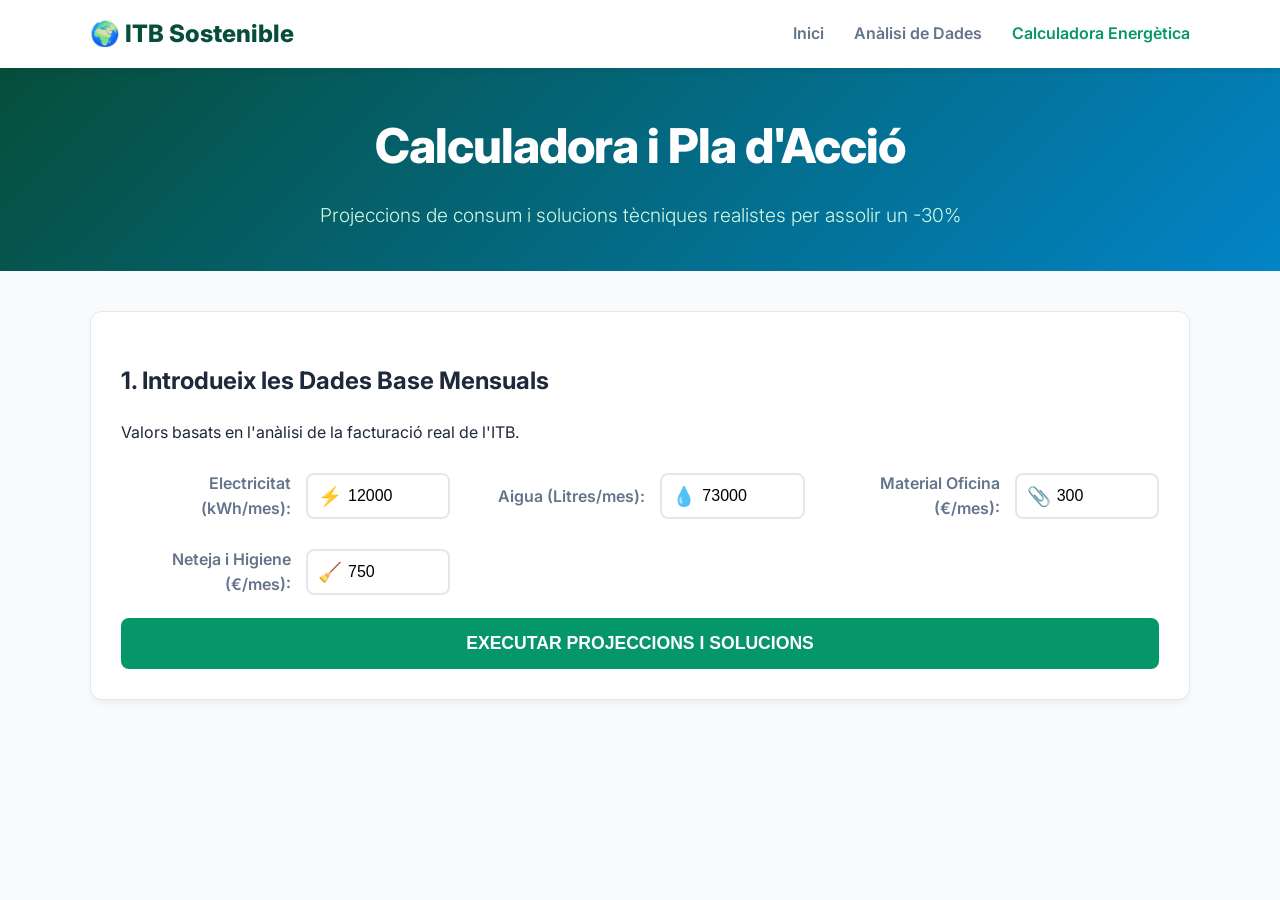
==== calculadora.html @ 2942f1fa "actualització" ====
<!DOCTYPE html>
<html lang="ca">
<head>
    <meta charset="UTF-8">
    <meta name="viewport" content="width=device-width, initial-scale=1.0">
    <title>Calculadora i Solucions | Projecte ASG ITB</title>
    <link rel="stylesheet" href="style.css">
</head>
<body>
    <nav class="navbar">
        <div class="nav-container">
            <a href="index.html" class="nav-logo">🌍 ITB Sostenible</a>
            <ul class="nav-links">
                <li><a href="index.html">Inici</a></li>
                <li><a href="dades.html">Anàlisi de Dades</a></li>
                <li><a href="calculadora.html" class="active">Calculadora Energètica</a></li>
            </ul>
        </div>
    </nav>

    <header class="hero" style="padding: 40px 20px;">
        <h1>Calculadora i Pla d'Acció</h1>
        <p>Projeccions de consum i solucions tècniques realistes per assolir un -30%</p>
    </header>

    <main>
        <section class="card">
            <h2>1. Introdueix les Dades Base Mensuals</h2>
            <p style="margin-bottom: 25px;">Valors basats en l'anàlisi de la facturació real de l'ITB.</p>
            <form id="calc-form" class="bespoke-form-grid">
                <div class="input-group-bespoke">
                    <label for="elec-base" class="bespoke-label">Electricitat (kWh/mes):</label>
                    <div class="bespoke-input-with-icon">
                        <span class="bespoke-icon">⚡</span>
                        <input type="number" id="elec-base" required value="12000" class="bespoke-input">
                    </div>
                </div>
                <div class="input-group-bespoke">
                    <label for="water-base" class="bespoke-label">Aigua (Litres/mes):</label>
                    <div class="bespoke-input-with-icon">
                        <span class="bespoke-icon">💧</span>
                        <input type="number" id="water-base" required value="73000" class="bespoke-input">
                    </div>
                </div>
                <div class="input-group-bespoke">
                    <label for="supplies-base" class="bespoke-label">Material Oficina (€/mes):</label>
                    <div class="bespoke-input-with-icon">
                        <span class="bespoke-icon">📎</span>
                        <input type="number" id="supplies-base" required value="300" class="bespoke-input">
                    </div>
                </div>
                <div class="input-group-bespoke">
                    <label for="cleaning-base" class="bespoke-label">Neteja i Higiene (€/mes):</label>
                    <div class="bespoke-input-with-icon">
                        <span class="bespoke-icon">🧹</span>
                        <input type="number" id="cleaning-base" required value="750" class="bespoke-input">
                    </div>
                </div>
            </form>
            <button class="btn-primary" type="button" onclick="calcularConsums()">Executar Projeccions i Solucions</button>
        </section>

        <section class="card" id="results" style="display:none;">
            <h2>2. Projecció de Despesa (Amb Estacionalitat)</h2>
            <div class="results-grid">
                <div class="result-card">
                    <div style="font-size: 2rem;">⚡</div>
                    <h3>Electricitat</h3>
                    <p>Total Anual: <strong id="res-elec-year" class="highlight">0</strong></p>
                    <p>Període Lectiu: <strong id="res-elec-period">0</strong></p>
                </div>
                <div class="result-card">
                    <div style="font-size: 2rem;">💧</div>
                    <h3>Aigua</h3>
                    <p>Total Anual: <strong id="res-water-year" class="highlight">0</strong></p>
                    <p>Període Lectiu: <strong id="res-water-period">0</strong></p>
                </div>
                <div class="result-card">
                    <div style="font-size: 2rem;">📎</div>
                    <h3>Material Oficina</h3>
                    <p>Total Anual: <strong id="res-sup-year" class="highlight">0</strong></p>
                    <p>Període Lectiu: <strong id="res-sup-period">0</strong></p>
                </div>
                <div class="result-card">
                    <div style="font-size: 2rem;">🧹</div>
                    <h3>Neteja i Higiene</h3>
                    <p>Total Anual: <strong id="res-clean-year" class="highlight">0</strong></p>
                    <p>Període Lectiu: <strong id="res-clean-period">0</strong></p>
                </div>
            </div>

            <h2 style="margin-top: 50px; color: var(--eco-dark);">3. Pla Tècnic de Reducció del 30% a 3 anys</h2>
            <p style="margin-bottom: 20px;">Accions específiques basades en l'anomalia de les dades detectades fora de l'horari lectiu i a les factures.</p>

            <div class="grid-1" style="display: flex; flex-direction: column; gap: 20px;">

                <div style="background: #f8fafc; padding: 25px; border-radius: 8px; border-left: 6px solid var(--ocean-blue); border-top: 1px solid #e2e8f0; border-right: 1px solid #e2e8f0; border-bottom: 1px solid #e2e8f0;">
                    <div style="display: flex; justify-content: space-between; align-items: center; border-bottom: 2px solid #e0f2fe; padding-bottom: 15px; margin-bottom: 15px;">
                        <h3 style="margin: 0; color: var(--ocean-blue); font-size: 1.4rem;">💧 Gestió de l'Aigua</h3>
                        <strong style="background: #e0f2fe; padding: 8px 12px; border-radius: 5px; color: var(--ocean-blue);">Objectiu Reducció: <span id="obj-water">0</span> L/any</strong>
                    </div>
                    <p style="margin: 0 0 10px 0; color: #334155;"><strong>🔍 Diagnòstic Analític (Basat en facturació real):</strong> Segons l'històric de factures aportades, l'institut té un consum d'uns 803.000 Litres anuals. Creuant aquestes dades amb el calendari, detectem anomalies greus, com un consum de 104 m³ facturats a l'estiu (juliol-agost) amb el centre tancat. L'algorisme calcula que un 25% del consum anual correspon a fuites, suposant <strong>una pèrdua de <span id="anomalia-water" style="color: red; font-weight: bold;">0</span> L anuals</strong>.</p>
                    <p style="margin: 0 0 5px 0; color: #334155;"><strong>⚙️ Solució d'Impacte:</strong></p>
                    <ul style="margin: 0 0 15px 0; padding-left: 20px; color: var(--text-muted);">
                        <li><strong>Any 1:</strong> Instal·lació d'una <em>electrovàlvula de tall intel·ligent</em> a l'escomesa principal vinculada al sistema d'alarma. En armar l'alarma a la nit, es talla físicament el subministrament. Elimina la fuita del 25% de forma instantània.</li>
                        <li><strong>Any 2-3:</strong> Substitució a les plantes baixes (màxima afluència) d'aixetes manuals per polsadors temporitzats per aconseguir un estalvi extra del 5% operatiu.</li>
                    </ul>
                </div>

                <div style="background: #f8fafc; padding: 25px; border-radius: 8px; border-left: 6px solid #f59e0b; border-top: 1px solid #e2e8f0; border-right: 1px solid #e2e8f0; border-bottom: 1px solid #e2e8f0;">
                    <div style="display: flex; justify-content: space-between; align-items: center; border-bottom: 2px solid #fef3c7; padding-bottom: 15px; margin-bottom: 15px;">
                        <h3 style="margin: 0; color: #b45309; font-size: 1.4rem;">⚡ Eficiència Elèctrica</h3>
                        <strong style="background: #fef3c7; padding: 8px 12px; border-radius: 5px; color: #b45309;">Objectiu Reducció: <span id="obj-elec">0</span> kWh/any</strong>
                    </div>
                    <p style="margin: 0 0 10px 0; color: #334155;"><strong>🔍 Diagnòstic Analític:</strong> El càlcul projectat revela que una part important del consum es produeix amb l'institut tancat. Es calcula un <strong>consum fantasma de <span id="anomalia-elec" style="color: red; font-weight: bold;">0</span> a l'any</strong> derivat de PCs, monitors i infraestructura de xarxa que no s'apaga correctament.</p>
                    <p style="margin: 0 0 5px 0; color: #334155;"><strong>⚙️ Solució d'Impacte:</strong></p>
                    <ul style="margin: 0 0 15px 0; padding-left: 20px; color: var(--text-muted);">
                        <li><strong>Any 1 (0€ Cost):</strong> Desplegament massiu d'una política <em>GPO</em> al Windows Server que forci un "Shutdown" de tots els ordinadors a les 21:30h, garantint 0W de consum fantasma per aula a la nit.</li>
                        <li><strong>Any 2-3:</strong> Inversió estratègica en plaques solars per cobrir la sala de servidors (CPD) 24/7.</li>
                    </ul>
                </div>

                <div style="background: #f8fafc; padding: 25px; border-radius: 8px; border-left: 6px solid var(--text-muted); border-top: 1px solid #e2e8f0; border-right: 1px solid #e2e8f0; border-bottom: 1px solid #e2e8f0;">
                    <div style="display: flex; justify-content: space-between; align-items: center; border-bottom: 2px solid #e2e8f0; padding-bottom: 15px; margin-bottom: 15px;">
                        <h3 style="margin: 0; color: var(--text-main); font-size: 1.4rem;">📎 Material d'Oficina</h3>
                        <strong style="background: #e2e8f0; padding: 8px 12px; border-radius: 5px; color: var(--text-main);">Objectiu Reducció: <span id="obj-sup">0</span> €/any</strong>
                    </div>
                    <p style="margin: 0 0 10px 0; color: #334155;"><strong>🔍 Diagnòstic:</strong> Forta dependència del paper i plàstics d'un sol ús (retoladors de pissarra blanca).</p>
                    <p style="margin: 0 0 5px 0; color: #334155;"><strong>⚙️ Solució a 3 anys:</strong></p>
                    <ul style="margin: 0 0 15px 0; padding-left: 20px; color: var(--text-muted);">
                        <li><strong>Any 1:</strong> Implantació de control d'impressió establint una quota dura per alumne.</li>
                        <li><strong>Any 2-3:</strong> Obligació de subministrar retoladors de pissarra recarregables i estacions de recàrrega de tinta, reduint dràsticament el plàstic llançat.</li>
                    </ul>
                </div>

                <div style="background: #f8fafc; padding: 25px; border-radius: 8px; border-left: 6px solid var(--eco-primary); border-top: 1px solid #e2e8f0; border-right: 1px solid #e2e8f0; border-bottom: 1px solid #e2e8f0;">
                    <div style="display: flex; justify-content: space-between; align-items: center; border-bottom: 2px solid #d1fae5; padding-bottom: 15px; margin-bottom: 15px;">
                        <h3 style="margin: 0; color: var(--eco-primary); font-size: 1.4rem;">🧹 Higiene i Neteja</h3>
                        <strong style="background: #d1fae5; padding: 8px 12px; border-radius: 5px; color: var(--eco-primary);">Objectiu Reducció: <span id="obj-clean">0</span> €/any</strong>
                    </div>
                    <p style="margin: 0 0 10px 0; color: #334155;"><strong>🔍 Diagnòstic:</strong> Despesa molt alta en paper eixugamans d'un sol ús i químics industrials.</p>
                    <p style="margin: 0 0 5px 0; color: #334155;"><strong>⚙️ Solució a 3 anys:</strong></p>
                    <ul style="margin: 0 0 15px 0; padding-left: 20px; color: var(--text-muted);">
                        <li><strong>Any 1:</strong> Substitució del paper per assecadors de mans elèctrics d'alta velocitat.</li>
                        <li><strong>Any 2-3:</strong> Sistemes de dosificació automàtica per al producte químic concentrat, estalviant entre un 20-30% al no poder sobredosificar a mà.</li>
                    </ul>
                </div>
            </div>

            <div style="background: linear-gradient(135deg, var(--eco-dark), var(--ocean-blue)); color: white; padding: 30px; border-radius: 12px; margin-top: 40px; text-align: center; box-shadow: 0 10px 15px -3px rgba(0,0,0,0.2);">
                <h3 style="margin-top: 0; font-size: 1.8rem;">Impacte Global Anual Projectat</h3>
                <p style="font-size: 1.1rem; margin-bottom: 20px; color: #e0f2fe;">La implementació d'aquestes mesures permetrà el següent retorn ASG:</p>
                <div style="display: flex; justify-content: space-around; flex-wrap: wrap; gap: 20px;">
                    <div style="background: rgba(255,255,255,0.1); padding: 20px; border-radius: 8px; min-width: 200px;">
                        <strong style="font-size: 2.5rem; display: block;" id="estalvi-co2">0</strong>
                        <span style="font-size: 1.2rem; font-weight: 300;">Kg de CO₂ Evitats / any</span>
                    </div>
                    <div style="background: rgba(255,255,255,0.1); padding: 20px; border-radius: 8px; min-width: 200px;">
                        <strong style="font-size: 2.5rem; display: block;" id="estalvi-euros">0</strong>
                        <span style="font-size: 1.2rem; font-weight: 300;">Euros Estalviats (€) / any</span>
                    </div>
                </div>
            </div>
        </section>
    </main>

    <script src="script.js"></script>
</body>
</html>
---- style.css ----
@import url('https://fonts.googleapis.com/css2?family=Inter:wght@300;400;500;600;700;800&display=swap');

:root {
    --eco-dark: #064e3b;
    --eco-primary: #059669;
    --eco-light: #34d399;
    --ocean-blue: #0284c7;
    --bg-color: #f8fafc;
    --card-bg: #ffffff;
    --text-main: #1e293b;
    --text-muted: #64748b;
    --border-color: #e2e8f0;
}

body {
    font-family: 'Inter', sans-serif;
    line-height: 1.6;
    margin: 0;
    padding: 0;
    background-color: var(--bg-color);
    color: var(--text-main);
}

/* --- BARRA DE NAVEGACIÓ --- */
.navbar {
    background-color: #ffffff;
    box-shadow: 0 2px 10px rgba(0,0,0,0.08);
    position: sticky;
    top: 0;
    z-index: 1000;
}
.nav-container {
    max-width: 1100px;
    margin: 0 auto;
    display: flex;
    justify-content: space-between;
    align-items: center;
    padding: 15px 20px;
}
.nav-logo { font-size: 1.5rem; font-weight: 800; color: var(--eco-dark); text-decoration: none; display: flex; align-items: center; gap: 10px; }
.nav-links { list-style: none; display: flex; gap: 30px; margin: 0; padding: 0; }
.nav-links li a { text-decoration: none; color: var(--text-muted); font-weight: 600; font-size: 1rem; transition: color 0.3s ease; }
.nav-links li a:hover, .nav-links li a.active { color: var(--eco-primary); }

/* --- CAPÇALERES --- */
header.hero { background: linear-gradient(135deg, var(--eco-dark), var(--ocean-blue)); color: #fff; padding: 60px 20px; text-align: center; }
header.hero h1 { margin: 0; font-size: 3rem; font-weight: 800; letter-spacing: -1px; }
header.hero p { margin: 15px auto 0; font-size: 1.2rem; font-weight: 300; max-width: 700px; color: #d1fae5; }

/* --- CONTENIDORS I TARGETES --- */
main { max-width: 1100px; margin: 40px auto; padding: 0 20px; }
.section-title { text-align: center; margin-bottom: 40px; color: var(--eco-dark); font-size: 2rem; }
.card { background: var(--card-bg); border-radius: 12px; padding: 30px; box-shadow: 0 4px 6px -1px rgba(0,0,0,0.05); border: 1px solid var(--border-color); margin-bottom: 30px; }
.grid-3 { display: grid; grid-template-columns: repeat(auto-fit, minmax(300px, 1fr)); gap: 30px; }

/* --- ALINEACIÓ PERFECTA --- */
.bespoke-form-grid { display: grid; grid-template-columns: repeat(auto-fit, minmax(320px, 1fr)); gap: 25px; }
.input-group-bespoke { display: flex; align-items: center; }
.bespoke-label { width: 170px; flex-shrink: 0; text-align: right; padding-right: 15px; font-weight: 600; color: var(--text-muted); margin: 0; }
.bespoke-input-with-icon { flex-grow: 1; position: relative; }
.bespoke-input { width: 100%; box-sizing: border-box; padding: 12px 12px 12px 40px; border: 2px solid var(--border-color); border-radius: 8px; font-size: 1rem; outline: none; transition: 0.3s; }
.bespoke-input:focus { border-color: var(--eco-primary); box-shadow: 0 0 0 3px rgba(5, 150, 105, 0.2); }
.bespoke-icon { position: absolute; left: 12px; top: 50%; transform: translateY(-50%); font-size: 1.2rem; }

.btn-primary { background: var(--eco-primary); color: #fff; border: none; padding: 15px 30px; border-radius: 8px; font-size: 1.1rem; font-weight: 700; cursor: pointer; width: 100%; transition: 0.3s; text-transform: uppercase; margin-top: 20px;}
.btn-primary:hover { background: var(--eco-dark); transform: translateY(-2px); }

.results-grid { display: grid; grid-template-columns: repeat(auto-fit, minmax(220px, 1fr)); gap: 20px; margin-top: 25px; }
.result-card { text-align: center; border: 1px solid var(--border-color); padding: 20px; border-radius: 12px; transition: 0.3s; background: #fff;}
.result-card:hover { border-color: var(--eco-primary); box-shadow: 0 10px 15px -3px rgba(0,0,0,0.1); }
.highlight { color: var(--eco-primary); font-size: 1.3rem; font-weight: 700; }
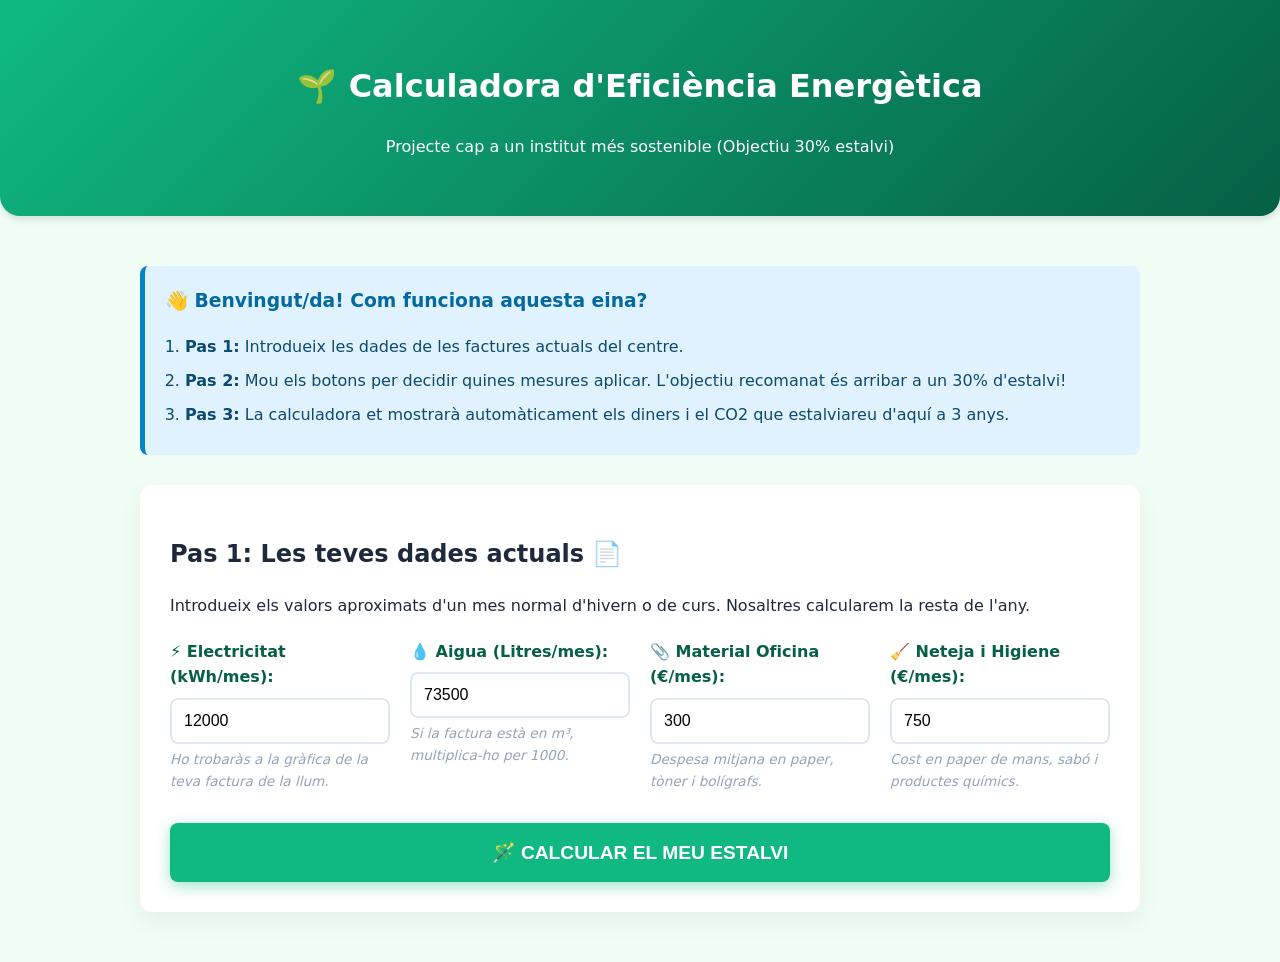
==== commit a23d5d86: "ahsd" ====
--- a/calculadora.html
+++ b/calculadora.html
@@ -3,165 +3,270 @@
 <head>
     <meta charset="UTF-8">
     <meta name="viewport" content="width=device-width, initial-scale=1.0">
-    <title>Calculadora i Solucions | Projecte ASG ITB</title>
-    <link rel="stylesheet" href="style.css">
+    <title>Calculadora d'Eficiència - Institut</title>
+    <link rel="stylesheet" href="calculadora.css">
 </head>
 <body>
-    <nav class="navbar">
-        <div class="nav-container">
-            <a href="index.html" class="nav-logo">🌍 ITB Sostenible</a>
-            <ul class="nav-links">
-                <li><a href="index.html">Inici</a></li>
-                <li><a href="dades.html">Anàlisi de Dades</a></li>
-                <li><a href="calculadora.html" class="active">Calculadora Energètica</a></li>
-            </ul>
+
+    <header class="header">
+        <h1>🌱 Calculadora d'Eficiència Energètica</h1>
+        <p>Projecte cap a un institut més sostenible (Objectiu 30% estalvi)</p>
+    </header>
+
+    <main class="container">
+
+        <div class="instructions-box">
+            <h3>👋 Benvingut/da! Com funciona aquesta eina?</h3>
+            <ol>
+                <li><strong>Pas 1:</strong> Introdueix les dades de les factures actuals del centre.</li>
+                <li><strong>Pas 2:</strong> Mou els botons per decidir quines mesures aplicar. L'objectiu recomanat és arribar a un 30% d'estalvi!</li>
+                <li><strong>Pas 3:</strong> La calculadora et mostrarà automàticament els diners i el CO2 que estalviareu d'aquí a 3 anys.</li>
+            </ol>
         </div>
-    </nav>
-
-    <header class="hero" style="padding: 40px 20px;">
-        <h1>Calculadora i Pla d'Acció</h1>
-        <p>Projeccions de consum i solucions tècniques realistes per assolir un -30%</p>
-    </header>
-
-    <main>
-        <section class="card">
-            <h2>1. Introdueix les Dades Base Mensuals</h2>
-            <p style="margin-bottom: 25px;">Valors basats en l'anàlisi de la facturació real de l'ITB.</p>
-            <form id="calc-form" class="bespoke-form-grid">
-                <div class="input-group-bespoke">
-                    <label for="elec-base" class="bespoke-label">Electricitat (kWh/mes):</label>
-                    <div class="bespoke-input-with-icon">
-                        <span class="bespoke-icon">⚡</span>
-                        <input type="number" id="elec-base" required value="12000" class="bespoke-input">
-                    </div>
-                </div>
-                <div class="input-group-bespoke">
-                    <label for="water-base" class="bespoke-label">Aigua (Litres/mes):</label>
-                    <div class="bespoke-input-with-icon">
-                        <span class="bespoke-icon">💧</span>
-                        <input type="number" id="water-base" required value="73000" class="bespoke-input">
-                    </div>
-                </div>
-                <div class="input-group-bespoke">
-                    <label for="supplies-base" class="bespoke-label">Material Oficina (€/mes):</label>
-                    <div class="bespoke-input-with-icon">
-                        <span class="bespoke-icon">📎</span>
-                        <input type="number" id="supplies-base" required value="300" class="bespoke-input">
-                    </div>
-                </div>
-                <div class="input-group-bespoke">
-                    <label for="cleaning-base" class="bespoke-label">Neteja i Higiene (€/mes):</label>
-                    <div class="bespoke-input-with-icon">
-                        <span class="bespoke-icon">🧹</span>
-                        <input type="number" id="cleaning-base" required value="750" class="bespoke-input">
-                    </div>
-                </div>
-            </form>
-            <button class="btn-primary" type="button" onclick="calcularConsums()">Executar Projeccions i Solucions</button>
+
+        <section class="card form-section">
+            <h2>Pas 1: Les teves dades actuals 📄</h2>
+            <p class="subtitle">Introdueix els valors aproximats d'un mes normal d'hivern o de curs. Nosaltres calcularem la resta de l'any.</p>
+
+            <div class="input-grid">
+                <div class="input-group">
+                    <label>⚡ Electricitat (kWh/mes):</label>
+                    <input type="number" id="elec-base" value="12000" min="0">
+                    <small class="help-text">Ho trobaràs a la gràfica de la teva factura de la llum.</small>
+                </div>
+                <div class="input-group">
+                    <label>💧 Aigua (Litres/mes):</label>
+                    <input type="number" id="water-base" value="73500" min="0">
+                    <small class="help-text">Si la factura està en m³, multiplica-ho per 1000.</small>
+                </div>
+                <div class="input-group">
+                    <label>📎 Material Oficina (€/mes):</label>
+                    <input type="number" id="supplies-base" value="300" min="0">
+                    <small class="help-text">Despesa mitjana en paper, tòner i bolígrafs.</small>
+                </div>
+                <div class="input-group">
+                    <label>🧹 Neteja i Higiene (€/mes):</label>
+                    <input type="number" id="cleaning-base" value="750" min="0">
+                    <small class="help-text">Cost en paper de mans, sabó i productes químics.</small>
+                </div>
+            </div>
+
+            <button class="btn-calculate" onclick="calcularConsums()">🪄 CALCULAR EL MEU ESTALVI</button>
         </section>
 
-        <section class="card" id="results" style="display:none;">
-            <h2>2. Projecció de Despesa (Amb Estacionalitat)</h2>
-            <div class="results-grid">
-                <div class="result-card">
-                    <div style="font-size: 2rem;">⚡</div>
-                    <h3>Electricitat</h3>
-                    <p>Total Anual: <strong id="res-elec-year" class="highlight">0</strong></p>
-                    <p>Període Lectiu: <strong id="res-elec-period">0</strong></p>
-                </div>
-                <div class="result-card">
-                    <div style="font-size: 2rem;">💧</div>
-                    <h3>Aigua</h3>
-                    <p>Total Anual: <strong id="res-water-year" class="highlight">0</strong></p>
-                    <p>Període Lectiu: <strong id="res-water-period">0</strong></p>
-                </div>
-                <div class="result-card">
-                    <div style="font-size: 2rem;">📎</div>
-                    <h3>Material Oficina</h3>
-                    <p>Total Anual: <strong id="res-sup-year" class="highlight">0</strong></p>
-                    <p>Període Lectiu: <strong id="res-sup-period">0</strong></p>
-                </div>
-                <div class="result-card">
-                    <div style="font-size: 2rem;">🧹</div>
-                    <h3>Neteja i Higiene</h3>
-                    <p>Total Anual: <strong id="res-clean-year" class="highlight">0</strong></p>
-                    <p>Període Lectiu: <strong id="res-clean-period">0</strong></p>
-                </div>
+        <div id="results" class="results-section" style="display: none;">
+
+            <div class="success-banner">
+                🎉 <strong>Dades processades amb èxit!</strong> Fixa't en el que pots arribar a estalviar.
             </div>
 
-            <h2 style="margin-top: 50px; color: var(--eco-dark);">3. Pla Tècnic de Reducció del 30% a 3 anys</h2>
-            <p style="margin-bottom: 20px;">Accions específiques basades en l'anomalia de les dades detectades fora de l'horari lectiu i a les factures.</p>
-
-            <div class="grid-1" style="display: flex; flex-direction: column; gap: 20px;">
-
-                <div style="background: #f8fafc; padding: 25px; border-radius: 8px; border-left: 6px solid var(--ocean-blue); border-top: 1px solid #e2e8f0; border-right: 1px solid #e2e8f0; border-bottom: 1px solid #e2e8f0;">
-                    <div style="display: flex; justify-content: space-between; align-items: center; border-bottom: 2px solid #e0f2fe; padding-bottom: 15px; margin-bottom: 15px;">
-                        <h3 style="margin: 0; color: var(--ocean-blue); font-size: 1.4rem;">💧 Gestió de l'Aigua</h3>
-                        <strong style="background: #e0f2fe; padding: 8px 12px; border-radius: 5px; color: var(--ocean-blue);">Objectiu Reducció: <span id="obj-water">0</span> L/any</strong>
-                    </div>
-                    <p style="margin: 0 0 10px 0; color: #334155;"><strong>🔍 Diagnòstic Analític (Basat en facturació real):</strong> Segons l'històric de factures aportades, l'institut té un consum d'uns 803.000 Litres anuals. Creuant aquestes dades amb el calendari, detectem anomalies greus, com un consum de 104 m³ facturats a l'estiu (juliol-agost) amb el centre tancat. L'algorisme calcula que un 25% del consum anual correspon a fuites, suposant <strong>una pèrdua de <span id="anomalia-water" style="color: red; font-weight: bold;">0</span> L anuals</strong>.</p>
-                    <p style="margin: 0 0 5px 0; color: #334155;"><strong>⚙️ Solució d'Impacte:</strong></p>
-                    <ul style="margin: 0 0 15px 0; padding-left: 20px; color: var(--text-muted);">
-                        <li><strong>Any 1:</strong> Instal·lació d'una <em>electrovàlvula de tall intel·ligent</em> a l'escomesa principal vinculada al sistema d'alarma. En armar l'alarma a la nit, es talla físicament el subministrament. Elimina la fuita del 25% de forma instantània.</li>
-                        <li><strong>Any 2-3:</strong> Substitució a les plantes baixes (màxima afluència) d'aixetes manuals per polsadors temporitzats per aconseguir un estalvi extra del 5% operatiu.</li>
-                    </ul>
-                </div>
-
-                <div style="background: #f8fafc; padding: 25px; border-radius: 8px; border-left: 6px solid #f59e0b; border-top: 1px solid #e2e8f0; border-right: 1px solid #e2e8f0; border-bottom: 1px solid #e2e8f0;">
-                    <div style="display: flex; justify-content: space-between; align-items: center; border-bottom: 2px solid #fef3c7; padding-bottom: 15px; margin-bottom: 15px;">
-                        <h3 style="margin: 0; color: #b45309; font-size: 1.4rem;">⚡ Eficiència Elèctrica</h3>
-                        <strong style="background: #fef3c7; padding: 8px 12px; border-radius: 5px; color: #b45309;">Objectiu Reducció: <span id="obj-elec">0</span> kWh/any</strong>
-                    </div>
-                    <p style="margin: 0 0 10px 0; color: #334155;"><strong>🔍 Diagnòstic Analític:</strong> El càlcul projectat revela que una part important del consum es produeix amb l'institut tancat. Es calcula un <strong>consum fantasma de <span id="anomalia-elec" style="color: red; font-weight: bold;">0</span> a l'any</strong> derivat de PCs, monitors i infraestructura de xarxa que no s'apaga correctament.</p>
-                    <p style="margin: 0 0 5px 0; color: #334155;"><strong>⚙️ Solució d'Impacte:</strong></p>
-                    <ul style="margin: 0 0 15px 0; padding-left: 20px; color: var(--text-muted);">
-                        <li><strong>Any 1 (0€ Cost):</strong> Desplegament massiu d'una política <em>GPO</em> al Windows Server que forci un "Shutdown" de tots els ordinadors a les 21:30h, garantint 0W de consum fantasma per aula a la nit.</li>
-                        <li><strong>Any 2-3:</strong> Inversió estratègica en plaques solars per cobrir la sala de servidors (CPD) 24/7.</li>
-                    </ul>
-                </div>
-
-                <div style="background: #f8fafc; padding: 25px; border-radius: 8px; border-left: 6px solid var(--text-muted); border-top: 1px solid #e2e8f0; border-right: 1px solid #e2e8f0; border-bottom: 1px solid #e2e8f0;">
-                    <div style="display: flex; justify-content: space-between; align-items: center; border-bottom: 2px solid #e2e8f0; padding-bottom: 15px; margin-bottom: 15px;">
-                        <h3 style="margin: 0; color: var(--text-main); font-size: 1.4rem;">📎 Material d'Oficina</h3>
-                        <strong style="background: #e2e8f0; padding: 8px 12px; border-radius: 5px; color: var(--text-main);">Objectiu Reducció: <span id="obj-sup">0</span> €/any</strong>
-                    </div>
-                    <p style="margin: 0 0 10px 0; color: #334155;"><strong>🔍 Diagnòstic:</strong> Forta dependència del paper i plàstics d'un sol ús (retoladors de pissarra blanca).</p>
-                    <p style="margin: 0 0 5px 0; color: #334155;"><strong>⚙️ Solució a 3 anys:</strong></p>
-                    <ul style="margin: 0 0 15px 0; padding-left: 20px; color: var(--text-muted);">
-                        <li><strong>Any 1:</strong> Implantació de control d'impressió establint una quota dura per alumne.</li>
-                        <li><strong>Any 2-3:</strong> Obligació de subministrar retoladors de pissarra recarregables i estacions de recàrrega de tinta, reduint dràsticament el plàstic llançat.</li>
-                    </ul>
-                </div>
-
-                <div style="background: #f8fafc; padding: 25px; border-radius: 8px; border-left: 6px solid var(--eco-primary); border-top: 1px solid #e2e8f0; border-right: 1px solid #e2e8f0; border-bottom: 1px solid #e2e8f0;">
-                    <div style="display: flex; justify-content: space-between; align-items: center; border-bottom: 2px solid #d1fae5; padding-bottom: 15px; margin-bottom: 15px;">
-                        <h3 style="margin: 0; color: var(--eco-primary); font-size: 1.4rem;">🧹 Higiene i Neteja</h3>
-                        <strong style="background: #d1fae5; padding: 8px 12px; border-radius: 5px; color: var(--eco-primary);">Objectiu Reducció: <span id="obj-clean">0</span> €/any</strong>
-                    </div>
-                    <p style="margin: 0 0 10px 0; color: #334155;"><strong>🔍 Diagnòstic:</strong> Despesa molt alta en paper eixugamans d'un sol ús i químics industrials.</p>
-                    <p style="margin: 0 0 5px 0; color: #334155;"><strong>⚙️ Solució a 3 anys:</strong></p>
-                    <ul style="margin: 0 0 15px 0; padding-left: 20px; color: var(--text-muted);">
-                        <li><strong>Any 1:</strong> Substitució del paper per assecadors de mans elèctrics d'alta velocitat.</li>
-                        <li><strong>Any 2-3:</strong> Sistemes de dosificació automàtica per al producte químic concentrat, estalviant entre un 20-30% al no poder sobredosificar a mà.</li>
-                    </ul>
+            <div class="global-impact" style="background: #10b981; color: white; padding: 25px; border-radius: 8px; text-align: center; margin-bottom: 30px;">
+                <h2 style="color: white; margin-top: 0;">🌍 L'impacte d'aplicar aquestes mesures:</h2>
+                <p>Si aconseguim l'objectiu proposat al 3r any, estalviarem cada any:</p>
+                <div style="display: flex; justify-content: space-around; flex-wrap: wrap; margin-top: 20px;">
+                    <div>
+                        <div style="font-size: 2.5rem; font-weight: bold;" id="estalvi-euros">0 €</div>
+                        <div>Diners estalviats (Any 3)</div>
+                    </div>
+                    <div>
+                        <div style="font-size: 2.5rem; font-weight: bold;" id="estalvi-co2">0 Kg</div>
+                        <div>Emissions de CO2 evitades</div>
+                    </div>
                 </div>
             </div>
 
-            <div style="background: linear-gradient(135deg, var(--eco-dark), var(--ocean-blue)); color: white; padding: 30px; border-radius: 12px; margin-top: 40px; text-align: center; box-shadow: 0 10px 15px -3px rgba(0,0,0,0.2);">
-                <h3 style="margin-top: 0; font-size: 1.8rem;">Impacte Global Anual Projectat</h3>
-                <p style="font-size: 1.1rem; margin-bottom: 20px; color: #e0f2fe;">La implementació d'aquestes mesures permetrà el següent retorn ASG:</p>
-                <div style="display: flex; justify-content: space-around; flex-wrap: wrap; gap: 20px;">
-                    <div style="background: rgba(255,255,255,0.1); padding: 20px; border-radius: 8px; min-width: 200px;">
-                        <strong style="font-size: 2.5rem; display: block;" id="estalvi-co2">0</strong>
-                        <span style="font-size: 1.2rem; font-weight: 300;">Kg de CO₂ Evitats / any</span>
-                    </div>
-                    <div style="background: rgba(255,255,255,0.1); padding: 20px; border-radius: 8px; min-width: 200px;">
-                        <strong style="font-size: 2.5rem; display: block;" id="estalvi-euros">0</strong>
-                        <span style="font-size: 1.2rem; font-weight: 300;">Euros Estalviats (€) / any</span>
-                    </div>
-                </div>
-            </div>
-        </section>
+            <section class="simulator-section card">
+                <h2 class="simulator-title">Pas 2: Juga amb les solucions 🎛️</h2>
+                <p class="simulator-subtitle">Hem configurat els botons perquè sumin un <strong>30% d'estalvi per defecte</strong>. Pots pujar-los o baixar-los segons el que sigui més fàcil d'aplicar al teu institut.</p>
+
+                <div class="simulator-grid">
+
+                    <div class="category-block block-water">
+                        <h3>💧 Què podem fer amb l'Aigua?</h3>
+                        <div class="actions-panel">
+                            <div class="action-item">
+                                <label>🚿 Posar vàlvules intel·ligents per evitar fuites</label>
+                                <div class="slider-ui">
+                                    <span class="slider-min">Gens</span>
+                                    <input type="range" class="friendly-slider slider-water" id="w-act1" min="0" max="20" value="15" oninput="calcularConsums()">
+                                    <span class="slider-max">Màxim</span>
+                                    <span class="slider-badge" id="val-w-act1">15%</span>
+                                </div>
+                            </div>
+                            <div class="action-item">
+                                <label>⏱️ Aixetes que es tanquen soles en 6 segons</label>
+                                <div class="slider-ui">
+                                    <span class="slider-min">Gens</span>
+                                    <input type="range" class="friendly-slider slider-water" id="w-act2" min="0" max="15" value="10" oninput="calcularConsums()">
+                                    <span class="slider-max">Màxim</span>
+                                    <span class="slider-badge" id="val-w-act2">10%</span>
+                                </div>
+                            </div>
+                            <div class="action-item">
+                                <label>🚽 Cisternes de lavabo amb doble botó</label>
+                                <div class="slider-ui">
+                                    <span class="slider-min">Gens</span>
+                                    <input type="range" class="friendly-slider slider-water" id="w-act3" min="0" max="10" value="5" oninput="calcularConsums()">
+                                    <span class="slider-max">Màxim</span>
+                                    <span class="slider-badge" id="val-w-act3">5%</span>
+                                </div>
+                            </div>
+                            <div class="user-friendly-summary">Objectiu d'estalvi assolit: <strong class="big-percent" id="w-total-pct">30</strong><strong>%</strong></div>
+                        </div>
+                        <details class="tech-details">
+                            <summary>🤓 Veure taula de dades tècniques (Projecció a 3 anys)</summary>
+                            <table class="projection-table">
+                                <thead><tr><th>Fase</th><th>Consum Objectiu</th><th>Reducció</th><th>Pressupost (IPC +3%)</th></tr></thead>
+                                <tbody>
+                                    <tr><td>Actual (Any 0)</td><td id="water-y0-cons">0</td><td>-</td><td id="water-y0-cost">0</td></tr>
+                                    <tr><td>Any 1</td><td id="water-y1-cons">0</td><td id="water-y1-red">0</td><td id="water-y1-cost">0</td></tr>
+                                    <tr><td>Any 2</td><td id="water-y2-cons">0</td><td id="water-y2-red">0</td><td id="water-y2-cost">0</td></tr>
+                                    <tr><td>Any 3 (Objectiu)</td><td id="water-y3-cons">0</td><td id="water-y3-red">0</td><td id="water-y3-cost">0</td></tr>
+                                </tbody>
+                            </table>
+                        </details>
+                    </div>
+
+                    <div class="category-block block-elec">
+                        <h3>⚡ Què podem fer amb la Llum?</h3>
+                        <div class="actions-panel">
+                            <div class="action-item">
+                                <label>🔌 Apagar automàticament els ordinadors a les 21h</label>
+                                <div class="slider-ui">
+                                    <span class="slider-min">Gens</span>
+                                    <input type="range" class="friendly-slider slider-elec" id="e-act1" min="0" max="20" value="10" oninput="calcularConsums()">
+                                    <span class="slider-max">Màxim</span>
+                                    <span class="slider-badge" id="val-e-act1">10%</span>
+                                </div>
+                            </div>
+                            <div class="action-item">
+                                <label>💡 Posar sensors de moviment i llums LED</label>
+                                <div class="slider-ui">
+                                    <span class="slider-min">Gens</span>
+                                    <input type="range" class="friendly-slider slider-elec" id="e-act2" min="0" max="20" value="10" oninput="calcularConsums()">
+                                    <span class="slider-max">Màxim</span>
+                                    <span class="slider-badge" id="val-e-act2">10%</span>
+                                </div>
+                            </div>
+                            <div class="action-item">
+                                <label>☀️ Instal·lar plaques solars al sostre</label>
+                                <div class="slider-ui">
+                                    <span class="slider-min">Gens</span>
+                                    <input type="range" class="friendly-slider slider-elec" id="e-act3" min="0" max="30" value="10" oninput="calcularConsums()">
+                                    <span class="slider-max">Màxim</span>
+                                    <span class="slider-badge" id="val-e-act3">10%</span>
+                                </div>
+                            </div>
+                            <div class="user-friendly-summary">Objectiu d'estalvi assolit: <strong class="big-percent" id="e-total-pct">30</strong><strong>%</strong></div>
+                        </div>
+                        <details class="tech-details">
+                            <summary>🤓 Veure taula de dades tècniques (Projecció a 3 anys)</summary>
+                            <table class="projection-table">
+                                <thead><tr><th>Fase</th><th>Consum Objectiu</th><th>Reducció</th><th>Pressupost (IPC +3%)</th></tr></thead>
+                                <tbody>
+                                    <tr><td>Actual (Any 0)</td><td id="elec-y0-cons">0</td><td>-</td><td id="elec-y0-cost">0</td></tr>
+                                    <tr><td>Any 1</td><td id="elec-y1-cons">0</td><td id="elec-y1-red">0</td><td id="elec-y1-cost">0</td></tr>
+                                    <tr><td>Any 2</td><td id="elec-y2-cons">0</td><td id="elec-y2-red">0</td><td id="elec-y2-cost">0</td></tr>
+                                    <tr><td>Any 3 (Objectiu)</td><td id="elec-y3-cons">0</td><td id="elec-y3-red">0</td><td id="elec-y3-cost">0</td></tr>
+                                </tbody>
+                            </table>
+                        </details>
+                    </div>
+
+                    <div class="category-block block-sup">
+                        <h3>📎 Què podem fer amb el Material?</h3>
+                        <div class="actions-panel">
+                            <div class="action-item">
+                                <label>💻 Fer exàmens per ordinador (Moodle)</label>
+                                <div class="slider-ui">
+                                    <span class="slider-min">Gens</span>
+                                    <input type="range" class="friendly-slider slider-sup" id="m-act1" min="0" max="25" value="15" oninput="calcularConsums()">
+                                    <span class="slider-max">Màxim</span>
+                                    <span class="slider-badge" id="val-m-act1">15%</span>
+                                </div>
+                            </div>
+                            <div class="action-item">
+                                <label>🖨️ Posar un límit de fotocòpies per alumne/professor</label>
+                                <div class="slider-ui">
+                                    <span class="slider-min">Gens</span>
+                                    <input type="range" class="friendly-slider slider-sup" id="m-act2" min="0" max="15" value="10" oninput="calcularConsums()">
+                                    <span class="slider-max">Màxim</span>
+                                    <span class="slider-badge" id="val-m-act2">10%</span>
+                                </div>
+                            </div>
+                            <div class="action-item">
+                                <label>🖊️ Comprar retoladors de pissarra recarregables</label>
+                                <div class="slider-ui">
+                                    <span class="slider-min">Gens</span>
+                                    <input type="range" class="friendly-slider slider-sup" id="m-act3" min="0" max="10" value="5" oninput="calcularConsums()">
+                                    <span class="slider-max">Màxim</span>
+                                    <span class="slider-badge" id="val-m-act3">5%</span>
+                                </div>
+                            </div>
+                            <div class="user-friendly-summary">Objectiu d'estalvi assolit: <strong class="big-percent" id="m-total-pct">30</strong><strong>%</strong></div>
+                        </div>
+                        <details class="tech-details">
+                            <summary>🤓 Veure taula de dades tècniques (Projecció a 3 anys)</summary>
+                            <table class="projection-table">
+                                <thead><tr><th>Fase</th><th>Consum Objectiu</th><th>Reducció</th><th>Pressupost (IPC +3%)</th></tr></thead>
+                                <tbody>
+                                    <tr><td>Actual (Any 0)</td><td id="sup-y0-cons">0</td><td>-</td><td id="sup-y0-cost">0</td></tr>
+                                    <tr><td>Any 1</td><td id="sup-y1-cons">0</td><td id="sup-y1-red">0</td><td id="sup-y1-cost">0</td></tr>
+                                    <tr><td>Any 2</td><td id="sup-y2-cons">0</td><td id="sup-y2-red">0</td><td id="sup-y2-cost">0</td></tr>
+                                    <tr><td>Any 3 (Objectiu)</td><td id="sup-y3-cons">0</td><td id="sup-y3-red">0</td><td id="sup-y3-cost">0</td></tr>
+                                </tbody>
+                            </table>
+                        </details>
+                    </div>
+
+                    <div class="category-block block-clean">
+                        <h3>🧹 Què podem fer amb la Neteja?</h3>
+                        <div class="actions-panel">
+                            <div class="action-item">
+                                <label>🌬️ Llevar el paper de mans i posar assecadors d'aire</label>
+                                <div class="slider-ui">
+                                    <span class="slider-min">Gens</span>
+                                    <input type="range" class="friendly-slider slider-clean" id="c-act1" min="0" max="20" value="15" oninput="calcularConsums()">
+                                    <span class="slider-max">Màxim</span>
+                                    <span class="slider-badge" id="val-c-act1">15%</span>
+                                </div>
+                            </div>
+                            <div class="action-item">
+                                <label>🧴 Màquines que barregen el sabó soles</label>
+                                <div class="slider-ui">
+                                    <span class="slider-min">Gens</span>
+                                    <input type="range" class="friendly-slider slider-clean" id="c-act2" min="0" max="15" value="10" oninput="calcularConsums()">
+                                    <span class="slider-max">Màxim</span>
+                                    <span class="slider-badge" id="val-c-act2">10%</span>
+                                </div>
+                            </div>
+                            <div class="action-item">
+                                <label>📦 Comprar garrafes grans de sabó a granel</label>
+                                <div class="slider-ui">
+                                    <span class="slider-min">Gens</span>
+                                    <input type="range" class="friendly-slider slider-clean" id="c-act3" min="0" max="10" value="5" oninput="calcularConsums()">
+                                    <span class="slider-max">Màxim</span>
+                                    <span class="slider-badge" id="val-c-act3">5%</span>
+                                </div>
+                            </div>
+                            <div class="user-friendly-summary">Objectiu d'estalvi assolit: <strong class="big-percent" id="c-total-pct">30</strong><strong>%</strong></div>
+                        </div>
+                        <details class="tech-details">
+                            <summary>🤓 Veure taula de dades tècniques (Projecció a 3 anys)</summary>
+                            <table class="projection-table">
+                                <thead><tr><th>Fase</th><th>Consum Objectiu</th><th>Reducció</th><th>Pressupost (IPC +3%)</th></tr></thead>
+                                <tbody>
+                                    <tr><td>Actual (Any 0)</td><td id="clean-y0-cons">0</td><td>-</td><td id="clean-y0-cost">0</td></tr>
+                                    <tr><td>Any 1</td><td id="clean-y1-cons">0</td><td id="clean-y1-red">0</td><td id="clean-y1-cost">0</td></tr>
+                                    <tr><td>Any 2</td><td id="clean-y2-cons">0</td><td id="clean-y2-red">0</td><td id="clean-y2-cost">0</td></tr>
+                                    <tr><td>Any 3 (Objectiu)</td><td id="clean-y3-cons">0</td><td id="clean-y3-red">0</td><td id="clean-y3-cost">0</td></tr>
+                                </tbody>
+                            </table>
+                        </details>
+                    </div>
+                </div>
+            </section>
+        </div>
     </main>
 
     <script src="script.js"></script>
--- a/calculadora.css
+++ b/calculadora.css
@@ -0,0 +1,238 @@
+/* =========================================
+   VARIABLES I CONFIGURACIÓ GLOBAL
+   ========================================= */
+:root {
+    --eco-primary: #10b981;
+    --eco-dark: #065f46;
+    --ocean-blue: #0284c7;
+    --elec-color: #f59e0b;
+    --bg-color: #f0fdf4;
+    --card-bg: #ffffff;
+    --text-main: #1e293b;
+    --text-muted: #64748b;
+    --font-main: 'Segoe UI', system-ui, -apple-system, sans-serif;
+}
+
+html {
+    scroll-behavior: smooth;
+}
+
+body {
+    font-family: var(--font-main);
+    background-color: var(--bg-color);
+    color: var(--text-main);
+    margin: 0;
+    padding: 0;
+    line-height: 1.6;
+}
+
+.container {
+    max-width: 1000px;
+    margin: 0 auto;
+    padding: 20px;
+}
+
+.header {
+    text-align: center;
+    padding: 40px 20px;
+    background: linear-gradient(135deg, var(--eco-primary), var(--eco-dark));
+    color: white;
+    border-radius: 0 0 20px 20px;
+    margin-bottom: 30px;
+    box-shadow: 0 4px 6px rgba(0,0,0,0.1);
+}
+
+.card {
+    background-color: var(--card-bg);
+    border-radius: 12px;
+    padding: 30px;
+    box-shadow: 0 10px 25px rgba(0,0,0,0.05);
+    margin-bottom: 30px;
+}
+
+/* =========================================
+   INSTRUCCIONS I INPUTS (PAS 1)
+   ========================================= */
+.instructions-box {
+    background-color: #e0f2fe;
+    border-left: 5px solid var(--ocean-blue);
+    padding: 20px;
+    border-radius: 8px;
+    margin-bottom: 30px;
+    color: #0c4a6e;
+}
+
+.instructions-box h3 { margin-top: 0; color: #0369a1; }
+.instructions-box ol { margin-bottom: 0; padding-left: 20px; }
+.instructions-box li { margin-bottom: 8px; }
+
+.input-grid {
+    display: grid;
+    grid-template-columns: repeat(auto-fit, minmax(220px, 1fr));
+    gap: 20px;
+    margin-top: 20px;
+}
+
+.input-group label {
+    display: block;
+    font-weight: bold;
+    margin-bottom: 8px;
+    color: var(--eco-dark);
+}
+
+.input-group input {
+    width: 100%;
+    padding: 12px;
+    border: 2px solid #e2e8f0;
+    border-radius: 8px;
+    font-size: 16px;
+    box-sizing: border-box;
+}
+
+.help-text {
+    display: block;
+    font-size: 0.85rem;
+    color: #94a3b8;
+    margin-top: 5px;
+    font-style: italic;
+}
+
+.btn-calculate {
+    display: block;
+    width: 100%;
+    background-color: var(--eco-primary);
+    color: white;
+    border: none;
+    padding: 18px;
+    font-size: 1.2rem;
+    font-weight: bold;
+    border-radius: 8px;
+    margin-top: 30px;
+    cursor: pointer;
+    box-shadow: 0 4px 15px rgba(16, 185, 129, 0.4);
+    transition: all 0.2s;
+}
+
+.btn-calculate:hover {
+    transform: translateY(-2px);
+    box-shadow: 0 6px 20px rgba(16, 185, 129, 0.6);
+}
+
+.success-banner {
+    background-color: #dcfce7;
+    color: #166534;
+    padding: 15px;
+    border-radius: 8px;
+    text-align: center;
+    margin-bottom: 30px;
+    border: 1px solid #bbf7d0;
+}
+
+/* =========================================
+   SIMULADOR I SLIDERS (PAS 2)
+   ========================================= */
+.simulator-title { margin-top: 10px; color: var(--eco-dark); }
+.simulator-subtitle { margin-bottom: 20px; }
+.simulator-grid { display: flex; flex-direction: column; gap: 30px; }
+
+.category-block {
+    background: #f8fafc;
+    padding: 25px;
+    border-radius: 8px;
+    border: 1px solid #e2e8f0;
+}
+
+.block-water { border-left: 6px solid var(--ocean-blue); }
+.block-water h3 { color: var(--ocean-blue); margin-top: 0; }
+.block-elec { border-left: 6px solid var(--elec-color); }
+.block-elec h3 { color: #b45309; margin-top: 0;}
+.block-sup { border-left: 6px solid var(--text-muted); }
+.block-sup h3 { color: var(--text-main); margin-top: 0;}
+.block-clean { border-left: 6px solid var(--eco-primary); }
+.block-clean h3 { color: var(--eco-primary); margin-top: 0;}
+
+.actions-panel {
+    background: white;
+    padding: 15px 20px;
+    border-radius: 6px;
+    border: 1px solid #cbd5e1;
+}
+
+.action-item { margin-bottom: 20px; }
+.action-item label {
+    font-size: 1.05rem;
+    font-weight: 500;
+    color: #1e293b;
+    display: block;
+    margin-bottom: 8px;
+}
+
+/* SLIDERS (Botons lliscants) */
+.slider-ui {
+    display: flex; align-items: center; gap: 12px;
+    background: #f1f5f9; padding: 10px 15px;
+    border-radius: 50px; border: 1px solid #e2e8f0;
+    width: 100%; box-sizing: border-box;
+}
+
+.slider-min, .slider-max {
+    font-size: 0.75rem; color: #94a3b8; font-weight: 700; text-transform: uppercase;
+}
+
+.slider-badge {
+    color: white; padding: 4px 12px; border-radius: 20px;
+    font-weight: bold; font-size: 0.9rem; min-width: 48px;
+    text-align: center; box-shadow: 0 2px 4px rgba(0,0,0,0.1);
+}
+
+/* Colors de les "Píndoles" segons la categoria */
+.block-water .slider-badge { background: var(--ocean-blue); }
+.block-elec .slider-badge { background: #b45309; }
+.block-sup .slider-badge { background: var(--text-muted); }
+.block-clean .slider-badge { background: var(--eco-primary); }
+
+.friendly-slider {
+    flex: 1; -webkit-appearance: none; height: 8px;
+    border-radius: 4px; background: #cbd5e1; outline: none;
+}
+
+.friendly-slider::-webkit-slider-thumb {
+    -webkit-appearance: none; width: 26px; height: 26px;
+    border-radius: 50%; background: white; cursor: pointer;
+    box-shadow: 0 2px 6px rgba(0,0,0,0.2); transition: transform 0.1s;
+}
+.friendly-slider::-webkit-slider-thumb:active { transform: scale(1.15); }
+
+/* Colors dels botons lliscants */
+.slider-water::-webkit-slider-thumb { border: 3px solid var(--ocean-blue); }
+.slider-elec::-webkit-slider-thumb { border: 3px solid #b45309; }
+.slider-sup::-webkit-slider-thumb { border: 3px solid var(--text-muted); }
+.slider-clean::-webkit-slider-thumb { border: 3px solid var(--eco-primary); }
+
+.user-friendly-summary {
+    background-color: #f1f5f9; padding: 15px; border-radius: 8px;
+    text-align: center; margin-top: 20px; font-size: 1.1rem;
+    color: #334155; border: 2px dashed #cbd5e1;
+}
+
+.big-percent { font-size: 2rem; color: var(--eco-primary); margin: 0 5px; }
+
+/* TAULES OCULTES */
+.tech-details {
+    margin-top: 15px; background: white; border-radius: 6px; border: 1px solid #e2e8f0;
+}
+.tech-details summary {
+    padding: 12px; cursor: pointer; font-weight: bold; color: #64748b;
+    background-color: #f8fafc; border-radius: 6px; list-style: none;
+}
+.tech-details summary::-webkit-details-marker { display: none; }
+.tech-details summary::before { content: "👉 "; }
+.tech-details[open] summary::before { content: "👇 "; }
+
+.projection-table {
+    width: 95%; margin: 15px auto; border-collapse: collapse; text-align: left;
+}
+.projection-table th, .projection-table td {
+    padding: 10px; border-bottom: 1px solid #e2e8f0;
+}
+.projection-table th { background-color: #f8fafc; color: var(--eco-dark); }
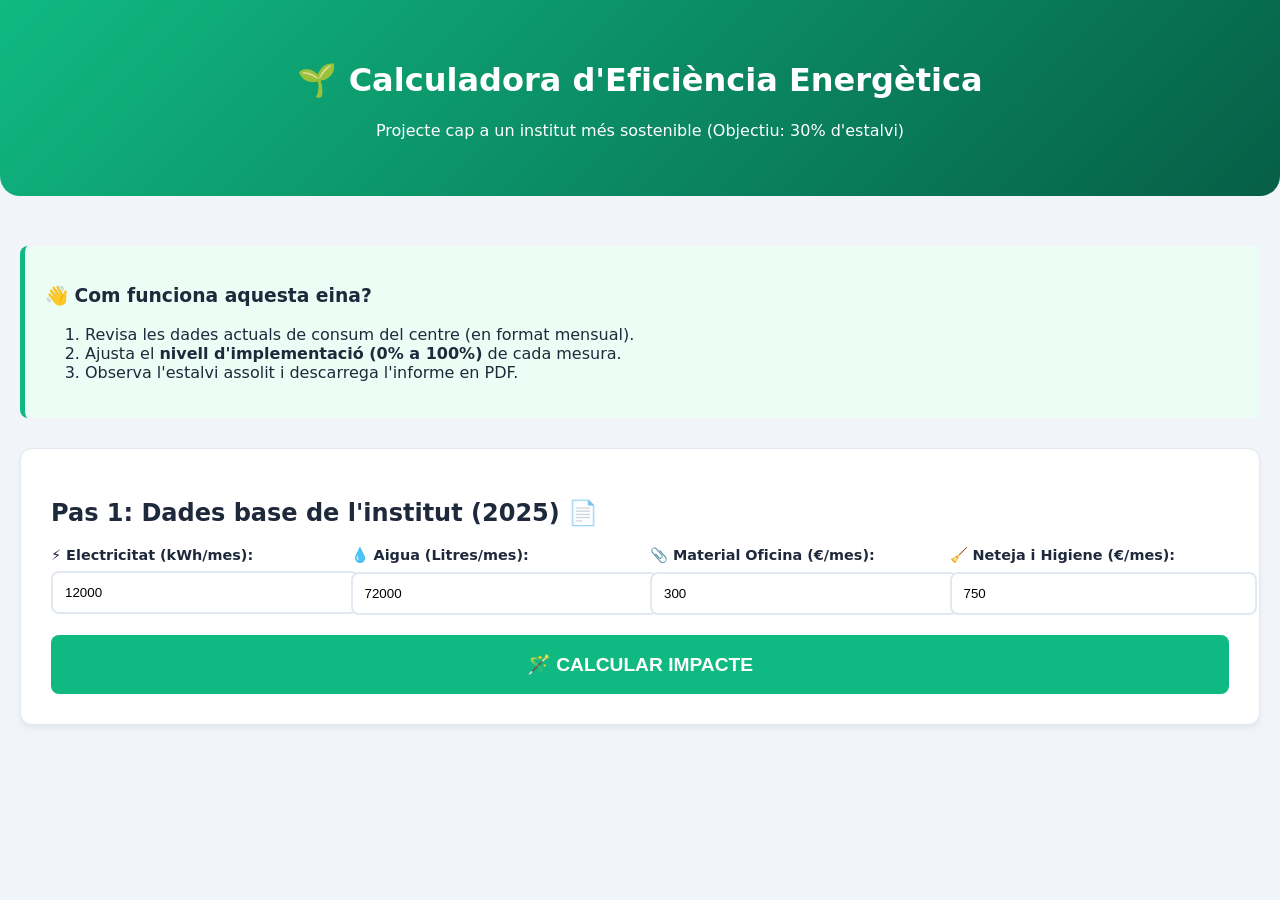
==== commit aac9fdbc: "ahsd" ====
--- a/calculadora.html
+++ b/calculadora.html
@@ -8,260 +8,218 @@
 </head>
 <body>
 
+    <button class="btn-pdf-fixed" onclick="generarPDF()" id="btn-pdf" style="display: none;">
+        <span>📄</span> DESCARREGAR PDF
+    </button>
+
     <header class="header">
         <h1>🌱 Calculadora d'Eficiència Energètica</h1>
-        <p>Projecte cap a un institut més sostenible (Objectiu 30% estalvi)</p>
+        <p>Projecte cap a un institut més sostenible (Objectiu: 30% d'estalvi)</p>
     </header>
 
     <main class="container">
 
         <div class="instructions-box">
-            <h3>👋 Benvingut/da! Com funciona aquesta eina?</h3>
+            <h3>👋 Com funciona aquesta eina?</h3>
             <ol>
-                <li><strong>Pas 1:</strong> Introdueix les dades de les factures actuals del centre.</li>
-                <li><strong>Pas 2:</strong> Mou els botons per decidir quines mesures aplicar. L'objectiu recomanat és arribar a un 30% d'estalvi!</li>
-                <li><strong>Pas 3:</strong> La calculadora et mostrarà automàticament els diners i el CO2 que estalviareu d'aquí a 3 anys.</li>
+                <li>Revisa les dades actuals de consum del centre (en format mensual).</li>
+                <li>Ajusta el <strong>nivell d'implementació (0% a 100%)</strong> de cada mesura.</li>
+                <li>Observa l'estalvi assolit i descarrega l'informe en PDF.</li>
             </ol>
         </div>
 
         <section class="card form-section">
-            <h2>Pas 1: Les teves dades actuals 📄</h2>
-            <p class="subtitle">Introdueix els valors aproximats d'un mes normal d'hivern o de curs. Nosaltres calcularem la resta de l'any.</p>
-
+            <h2>Pas 1: Dades base de l'institut (2025) 📄</h2>
             <div class="input-grid">
                 <div class="input-group">
                     <label>⚡ Electricitat (kWh/mes):</label>
                     <input type="number" id="elec-base" value="12000" min="0">
-                    <small class="help-text">Ho trobaràs a la gràfica de la teva factura de la llum.</small>
                 </div>
                 <div class="input-group">
                     <label>💧 Aigua (Litres/mes):</label>
-                    <input type="number" id="water-base" value="73500" min="0">
-                    <small class="help-text">Si la factura està en m³, multiplica-ho per 1000.</small>
+                    <input type="number" id="water-base" value="72000" min="0">
                 </div>
                 <div class="input-group">
                     <label>📎 Material Oficina (€/mes):</label>
                     <input type="number" id="supplies-base" value="300" min="0">
-                    <small class="help-text">Despesa mitjana en paper, tòner i bolígrafs.</small>
                 </div>
                 <div class="input-group">
                     <label>🧹 Neteja i Higiene (€/mes):</label>
                     <input type="number" id="cleaning-base" value="750" min="0">
-                    <small class="help-text">Cost en paper de mans, sabó i productes químics.</small>
                 </div>
             </div>
-
-            <button class="btn-calculate" onclick="calcularConsums()">🪄 CALCULAR EL MEU ESTALVI</button>
+            <button class="btn-calculate" onclick="calcularConsums()">🪄 CALCULAR IMPACTE</button>
         </section>
 
         <div id="results" class="results-section" style="display: none;">
 
-            <div class="success-banner">
-                🎉 <strong>Dades processades amb èxit!</strong> Fixa't en el que pots arribar a estalviar.
+            <div class="base-summary-box">
+                <h3>📊 Consum Base Anual (Inici del projecte)</h3>
+                <div class="base-summary-grid">
+                    <div class="summary-item"><h4>⚡ Electricitat</h4><p>Any Escolar: <span id="base-e-esc">0</span> kWh</p><p>Any Natural: <span id="base-e-nat">0</span> kWh</p></div>
+                    <div class="summary-item"><h4>💧 Aigua</h4><p>Any Escolar: <span id="base-w-esc">0</span> L</p><p>Any Natural: <span id="base-w-nat">0</span> L</p></div>
+                    <div class="summary-item"><h4>📎 Material</h4><p>Any Escolar: <span id="base-m-esc">0</span> €</p><p>Any Natural: <span id="base-m-nat">0</span> €</p></div>
+                    <div class="summary-item"><h4>🧹 Neteja</h4><p>Any Escolar: <span id="base-c-esc">0</span> €</p><p>Any Natural: <span id="base-c-nat">0</span> €</p></div>
+                </div>
             </div>
 
-            <div class="global-impact" style="background: #10b981; color: white; padding: 25px; border-radius: 8px; text-align: center; margin-bottom: 30px;">
-                <h2 style="color: white; margin-top: 0;">🌍 L'impacte d'aplicar aquestes mesures:</h2>
-                <p>Si aconseguim l'objectiu proposat al 3r any, estalviarem cada any:</p>
-                <div style="display: flex; justify-content: space-around; flex-wrap: wrap; margin-top: 20px;">
-                    <div>
-                        <div style="font-size: 2.5rem; font-weight: bold;" id="estalvi-euros">0 €</div>
-                        <div>Diners estalviats (Any 3)</div>
-                    </div>
-                    <div>
-                        <div style="font-size: 2.5rem; font-weight: bold;" id="estalvi-co2">0 Kg</div>
-                        <div>Emissions de CO2 evitades</div>
-                    </div>
+            <div class="global-impact">
+                <h2>🌍 Impacte global de les mesures (Projecció 2028):</h2>
+                <div class="impact-metrics">
+                    <div><div class="impact-value" id="estalvi-euros">0 €</div><div>Estalvi econòmic anual</div></div>
+                    <div><div class="impact-value" id="estalvi-co2">0 Kg</div><div>CO2 evitat anualment</div></div>
                 </div>
             </div>
 
-            <section class="simulator-section card">
-                <h2 class="simulator-title">Pas 2: Juga amb les solucions 🎛️</h2>
-                <p class="simulator-subtitle">Hem configurat els botons perquè sumin un <strong>30% d'estalvi per defecte</strong>. Pots pujar-los o baixar-los segons el que sigui més fàcil d'aplicar al teu institut.</p>
-
-                <div class="simulator-grid">
-
-                    <div class="category-block block-water">
-                        <h3>💧 Què podem fer amb l'Aigua?</h3>
-                        <div class="actions-panel">
-                            <div class="action-item">
-                                <label>🚿 Posar vàlvules intel·ligents per evitar fuites</label>
-                                <div class="slider-ui">
-                                    <span class="slider-min">Gens</span>
-                                    <input type="range" class="friendly-slider slider-water" id="w-act1" min="0" max="20" value="15" oninput="calcularConsums()">
-                                    <span class="slider-max">Màxim</span>
-                                    <span class="slider-badge" id="val-w-act1">15%</span>
-                                </div>
-                            </div>
-                            <div class="action-item">
-                                <label>⏱️ Aixetes que es tanquen soles en 6 segons</label>
-                                <div class="slider-ui">
-                                    <span class="slider-min">Gens</span>
-                                    <input type="range" class="friendly-slider slider-water" id="w-act2" min="0" max="15" value="10" oninput="calcularConsums()">
-                                    <span class="slider-max">Màxim</span>
-                                    <span class="slider-badge" id="val-w-act2">10%</span>
-                                </div>
-                            </div>
-                            <div class="action-item">
-                                <label>🚽 Cisternes de lavabo amb doble botó</label>
-                                <div class="slider-ui">
-                                    <span class="slider-min">Gens</span>
-                                    <input type="range" class="friendly-slider slider-water" id="w-act3" min="0" max="10" value="5" oninput="calcularConsums()">
-                                    <span class="slider-max">Màxim</span>
-                                    <span class="slider-badge" id="val-w-act3">5%</span>
-                                </div>
-                            </div>
-                            <div class="user-friendly-summary">Objectiu d'estalvi assolit: <strong class="big-percent" id="w-total-pct">30</strong><strong>%</strong></div>
-                        </div>
-                        <details class="tech-details">
-                            <summary>🤓 Veure taula de dades tècniques (Projecció a 3 anys)</summary>
-                            <table class="projection-table">
-                                <thead><tr><th>Fase</th><th>Consum Objectiu</th><th>Reducció</th><th>Pressupost (IPC +3%)</th></tr></thead>
-                                <tbody>
-                                    <tr><td>Actual (Any 0)</td><td id="water-y0-cons">0</td><td>-</td><td id="water-y0-cost">0</td></tr>
-                                    <tr><td>Any 1</td><td id="water-y1-cons">0</td><td id="water-y1-red">0</td><td id="water-y1-cost">0</td></tr>
-                                    <tr><td>Any 2</td><td id="water-y2-cons">0</td><td id="water-y2-red">0</td><td id="water-y2-cost">0</td></tr>
-                                    <tr><td>Any 3 (Objectiu)</td><td id="water-y3-cons">0</td><td id="water-y3-red">0</td><td id="water-y3-cost">0</td></tr>
-                                </tbody>
-                            </table>
-                        </details>
-                    </div>
-
-                    <div class="category-block block-elec">
-                        <h3>⚡ Què podem fer amb la Llum?</h3>
-                        <div class="actions-panel">
-                            <div class="action-item">
-                                <label>🔌 Apagar automàticament els ordinadors a les 21h</label>
-                                <div class="slider-ui">
-                                    <span class="slider-min">Gens</span>
-                                    <input type="range" class="friendly-slider slider-elec" id="e-act1" min="0" max="20" value="10" oninput="calcularConsums()">
-                                    <span class="slider-max">Màxim</span>
-                                    <span class="slider-badge" id="val-e-act1">10%</span>
-                                </div>
-                            </div>
-                            <div class="action-item">
-                                <label>💡 Posar sensors de moviment i llums LED</label>
-                                <div class="slider-ui">
-                                    <span class="slider-min">Gens</span>
-                                    <input type="range" class="friendly-slider slider-elec" id="e-act2" min="0" max="20" value="10" oninput="calcularConsums()">
-                                    <span class="slider-max">Màxim</span>
-                                    <span class="slider-badge" id="val-e-act2">10%</span>
-                                </div>
-                            </div>
-                            <div class="action-item">
-                                <label>☀️ Instal·lar plaques solars al sostre</label>
-                                <div class="slider-ui">
-                                    <span class="slider-min">Gens</span>
-                                    <input type="range" class="friendly-slider slider-elec" id="e-act3" min="0" max="30" value="10" oninput="calcularConsums()">
-                                    <span class="slider-max">Màxim</span>
-                                    <span class="slider-badge" id="val-e-act3">10%</span>
-                                </div>
-                            </div>
-                            <div class="user-friendly-summary">Objectiu d'estalvi assolit: <strong class="big-percent" id="e-total-pct">30</strong><strong>%</strong></div>
-                        </div>
-                        <details class="tech-details">
-                            <summary>🤓 Veure taula de dades tècniques (Projecció a 3 anys)</summary>
-                            <table class="projection-table">
-                                <thead><tr><th>Fase</th><th>Consum Objectiu</th><th>Reducció</th><th>Pressupost (IPC +3%)</th></tr></thead>
-                                <tbody>
-                                    <tr><td>Actual (Any 0)</td><td id="elec-y0-cons">0</td><td>-</td><td id="elec-y0-cost">0</td></tr>
-                                    <tr><td>Any 1</td><td id="elec-y1-cons">0</td><td id="elec-y1-red">0</td><td id="elec-y1-cost">0</td></tr>
-                                    <tr><td>Any 2</td><td id="elec-y2-cons">0</td><td id="elec-y2-red">0</td><td id="elec-y2-cost">0</td></tr>
-                                    <tr><td>Any 3 (Objectiu)</td><td id="elec-y3-cons">0</td><td id="elec-y3-red">0</td><td id="elec-y3-cost">0</td></tr>
-                                </tbody>
-                            </table>
-                        </details>
-                    </div>
-
-                    <div class="category-block block-sup">
-                        <h3>📎 Què podem fer amb el Material?</h3>
-                        <div class="actions-panel">
-                            <div class="action-item">
-                                <label>💻 Fer exàmens per ordinador (Moodle)</label>
-                                <div class="slider-ui">
-                                    <span class="slider-min">Gens</span>
-                                    <input type="range" class="friendly-slider slider-sup" id="m-act1" min="0" max="25" value="15" oninput="calcularConsums()">
-                                    <span class="slider-max">Màxim</span>
-                                    <span class="slider-badge" id="val-m-act1">15%</span>
-                                </div>
-                            </div>
-                            <div class="action-item">
-                                <label>🖨️ Posar un límit de fotocòpies per alumne/professor</label>
-                                <div class="slider-ui">
-                                    <span class="slider-min">Gens</span>
-                                    <input type="range" class="friendly-slider slider-sup" id="m-act2" min="0" max="15" value="10" oninput="calcularConsums()">
-                                    <span class="slider-max">Màxim</span>
-                                    <span class="slider-badge" id="val-m-act2">10%</span>
-                                </div>
-                            </div>
-                            <div class="action-item">
-                                <label>🖊️ Comprar retoladors de pissarra recarregables</label>
-                                <div class="slider-ui">
-                                    <span class="slider-min">Gens</span>
-                                    <input type="range" class="friendly-slider slider-sup" id="m-act3" min="0" max="10" value="5" oninput="calcularConsums()">
-                                    <span class="slider-max">Màxim</span>
-                                    <span class="slider-badge" id="val-m-act3">5%</span>
-                                </div>
-                            </div>
-                            <div class="user-friendly-summary">Objectiu d'estalvi assolit: <strong class="big-percent" id="m-total-pct">30</strong><strong>%</strong></div>
-                        </div>
-                        <details class="tech-details">
-                            <summary>🤓 Veure taula de dades tècniques (Projecció a 3 anys)</summary>
-                            <table class="projection-table">
-                                <thead><tr><th>Fase</th><th>Consum Objectiu</th><th>Reducció</th><th>Pressupost (IPC +3%)</th></tr></thead>
-                                <tbody>
-                                    <tr><td>Actual (Any 0)</td><td id="sup-y0-cons">0</td><td>-</td><td id="sup-y0-cost">0</td></tr>
-                                    <tr><td>Any 1</td><td id="sup-y1-cons">0</td><td id="sup-y1-red">0</td><td id="sup-y1-cost">0</td></tr>
-                                    <tr><td>Any 2</td><td id="sup-y2-cons">0</td><td id="sup-y2-red">0</td><td id="sup-y2-cost">0</td></tr>
-                                    <tr><td>Any 3 (Objectiu)</td><td id="sup-y3-cons">0</td><td id="sup-y3-red">0</td><td id="sup-y3-cost">0</td></tr>
-                                </tbody>
-                            </table>
-                        </details>
-                    </div>
-
-                    <div class="category-block block-clean">
-                        <h3>🧹 Què podem fer amb la Neteja?</h3>
-                        <div class="actions-panel">
-                            <div class="action-item">
-                                <label>🌬️ Llevar el paper de mans i posar assecadors d'aire</label>
-                                <div class="slider-ui">
-                                    <span class="slider-min">Gens</span>
-                                    <input type="range" class="friendly-slider slider-clean" id="c-act1" min="0" max="20" value="15" oninput="calcularConsums()">
-                                    <span class="slider-max">Màxim</span>
-                                    <span class="slider-badge" id="val-c-act1">15%</span>
-                                </div>
-                            </div>
-                            <div class="action-item">
-                                <label>🧴 Màquines que barregen el sabó soles</label>
-                                <div class="slider-ui">
-                                    <span class="slider-min">Gens</span>
-                                    <input type="range" class="friendly-slider slider-clean" id="c-act2" min="0" max="15" value="10" oninput="calcularConsums()">
-                                    <span class="slider-max">Màxim</span>
-                                    <span class="slider-badge" id="val-c-act2">10%</span>
-                                </div>
-                            </div>
-                            <div class="action-item">
-                                <label>📦 Comprar garrafes grans de sabó a granel</label>
-                                <div class="slider-ui">
-                                    <span class="slider-min">Gens</span>
-                                    <input type="range" class="friendly-slider slider-clean" id="c-act3" min="0" max="10" value="5" oninput="calcularConsums()">
-                                    <span class="slider-max">Màxim</span>
-                                    <span class="slider-badge" id="val-c-act3">5%</span>
-                                </div>
-                            </div>
-                            <div class="user-friendly-summary">Objectiu d'estalvi assolit: <strong class="big-percent" id="c-total-pct">30</strong><strong>%</strong></div>
-                        </div>
-                        <details class="tech-details">
-                            <summary>🤓 Veure taula de dades tècniques (Projecció a 3 anys)</summary>
-                            <table class="projection-table">
-                                <thead><tr><th>Fase</th><th>Consum Objectiu</th><th>Reducció</th><th>Pressupost (IPC +3%)</th></tr></thead>
-                                <tbody>
-                                    <tr><td>Actual (Any 0)</td><td id="clean-y0-cons">0</td><td>-</td><td id="clean-y0-cost">0</td></tr>
-                                    <tr><td>Any 1</td><td id="clean-y1-cons">0</td><td id="clean-y1-red">0</td><td id="clean-y1-cost">0</td></tr>
-                                    <tr><td>Any 2</td><td id="clean-y2-cons">0</td><td id="clean-y2-red">0</td><td id="clean-y2-cost">0</td></tr>
-                                    <tr><td>Any 3 (Objectiu)</td><td id="clean-y3-cons">0</td><td id="clean-y3-red">0</td><td id="clean-y3-cost">0</td></tr>
-                                </tbody>
-                            </table>
+            <section class="simulator-section">
+                <h2 class="simulator-title">Pas 2: Pla d'Acció Detallat 🎛️</h2>
+
+                <div class="simulator-flex-row">
+                    <div class="measure-card">
+                        <h3 class="card-header">💧 Sector Aigua</h3>
+                        <div class="action-list">
+                            <div class="action-item"><div class="action-title"><span>Reparació fuites</span> <span id="val-w-act1">0%</span></div><input type="range" class="styled-slider" id="w-act1" min="0" max="100" value="0" oninput="calcularConsums()"></div>
+                            <div class="action-item"><div class="action-title"><span>Aixetes temp.</span> <span id="val-w-act2">0%</span></div><input type="range" class="styled-slider" id="w-act2" min="0" max="100" value="0" oninput="calcularConsums()"></div>
+                            <div class="action-item"><div class="action-title"><span>Doble descàrrega</span> <span id="val-w-act3">0%</span></div><input type="range" class="styled-slider" id="w-act3" min="0" max="100" value="0" oninput="calcularConsums()"></div>
+                            <div class="action-item"><div class="action-title"><span>Ús pluvials</span> <span id="val-w-act4">0%</span></div><input type="range" class="styled-slider" id="w-act4" min="0" max="100" value="0" oninput="calcularConsums()"></div>
+                            <div class="action-item"><div class="action-title"><span>Conscienciació</span> <span id="val-w-act5">0%</span></div><input type="range" class="styled-slider" id="w-act5" min="0" max="100" value="0" oninput="calcularConsums()"></div>
+                        </div>
+                        <div class="summary-box">Estalvi previst: <strong class="highlight-text"><span id="w-total-pct">0.0</span>%</strong></div>
+
+                        <div class="unified-table-container">
+                            <table class="projection-table">
+                                <thead>
+                                    <tr><th>Any</th><th>Reducció</th><th>Cost Final</th></tr>
+                                </thead>
+                                <tbody>
+                                    <tr class="row-data"><td>2025</td><td>-</td><td id="water-y0-cost">0</td></tr>
+                                    <tr class="row-data"><td>2026</td><td id="water-y1-red">0</td><td id="water-y1-cost">0</td></tr>
+                                    <tr class="row-data"><td>2027</td><td id="water-y2-red">0</td><td id="water-y2-cost">0</td></tr>
+                                    <tr class="row-data"><td>2028</td><td id="water-y3-red">0</td><td id="water-y3-cost">0</td></tr>
+                                </tbody>
+                            </table>
+                        </div>
+
+                        <details class="proposal-detail">
+                            <summary>📖 Detall de les mesures</summary>
+                            <ul>
+                                <li><strong>1. Reparació de fuites:</strong> Revisió trimestral i manteniment preventiu de cisternes i aixetes.</li>
+                                <li><strong>2. Aixetes temporitzades:</strong> Substitució de les aixetes manuals per polsadors amb tancament automàtic (10-15 segons).</li>
+                                <li><strong>3. Doble descàrrega:</strong> Instal·lació de mecanismes de doble polsador (3L/6L) als vàters.</li>
+                                <li><strong>4. Ús pluvials:</strong> Recollida d'aigua de pluja de la coberta del gimnàs per a l'ús de reg de l'hort escolar i la neteja de patis.</li>
+                                <li><strong>5. Conscienciació:</strong> Campanyes visuals i xerrades des de la comissió de sostenibilitat de l'institut.</li>
+                            </ul>
+                        </details>
+                    </div>
+
+                    <div class="measure-card">
+                        <h3 class="card-header">⚡ Sector Electricitat</h3>
+                        <div class="action-list">
+                            <div class="action-item"><div class="action-title"><span>Apagat profund</span> <span id="val-e-act1">0%</span></div><input type="range" class="styled-slider" id="e-act1" min="0" max="100" value="0" oninput="calcularConsums()"></div>
+                            <div class="action-item"><div class="action-title"><span>Canvi a LED</span> <span id="val-e-act2">0%</span></div><input type="range" class="styled-slider" id="e-act2" min="0" max="100" value="0" oninput="calcularConsums()"></div>
+                            <div class="action-item"><div class="action-title"><span>Plaques Solars</span> <span id="val-e-act3">0%</span></div><input type="range" class="styled-slider" id="e-act3" min="0" max="100" value="0" oninput="calcularConsums()"></div>
+                            <div class="action-item"><div class="action-title"><span>Sensors presència</span> <span id="val-e-act4">0%</span></div><input type="range" class="styled-slider" id="e-act4" min="0" max="100" value="0" oninput="calcularConsums()"></div>
+                            <div class="action-item"><div class="action-title"><span>Ajust Clima</span> <span id="val-e-act5">0%</span></div><input type="range" class="styled-slider" id="e-act5" min="0" max="100" value="0" oninput="calcularConsums()"></div>
+                        </div>
+                        <div class="summary-box">Estalvi previst: <strong class="highlight-text"><span id="e-total-pct">0.0</span>%</strong></div>
+
+                        <div class="unified-table-container">
+                            <table class="projection-table">
+                                <thead>
+                                    <tr><th>Any</th><th>Reducció</th><th>Cost Final</th></tr>
+                                </thead>
+                                <tbody>
+                                    <tr class="row-data"><td>2025</td><td>-</td><td id="elec-y0-cost">0</td></tr>
+                                    <tr class="row-data"><td>2026</td><td id="elec-y1-red">0</td><td id="elec-y1-cost">0</td></tr>
+                                    <tr class="row-data"><td>2027</td><td id="elec-y2-red">0</td><td id="elec-y2-cost">0</td></tr>
+                                    <tr class="row-data"><td>2028</td><td id="elec-y3-red">0</td><td id="elec-y3-cost">0</td></tr>
+                                </tbody>
+                            </table>
+                        </div>
+
+                        <details class="proposal-detail">
+                            <summary>📖 Detall de les mesures</summary>
+                            <ul>
+                                <li><strong>1. Apagat profund (Deep Sleep):</strong> Protocol perquè tots els ordinadors i pissarres quedin desconnectats fora de l'horari per eliminar el consum fantasma.</li>
+                                <li><strong>2. Canvi a LED:</strong> Substitució progressiva dels tubs fluorescents clàssics de les aules per panells LED.</li>
+                                <li><strong>3. Plaques Solars:</strong> Aprofitament de plaques d'autoconsum per cobrir la demanda base de servidors i neveres.</li>
+                                <li><strong>4. Sensors de presència:</strong> Instal·lació de detectors als passadissos i lavabos perquè el llum s'apagui sol.</li>
+                                <li><strong>5. Ajust de Climatització:</strong> Fixar termòstats a 20°C a l'hivern i 26°C a l'estiu (si n'hi ha).</li>
+                            </ul>
+                        </details>
+                    </div>
+
+                    <div class="measure-card">
+                        <h3 class="card-header">📎 Material Oficina</h3>
+                        <div class="action-list">
+                            <div class="action-item"><div class="action-title"><span>Digitalització</span> <span id="val-m-act1">0%</span></div><input type="range" class="styled-slider" id="m-act1" min="0" max="100" value="0" oninput="calcularConsums()"></div>
+                            <div class="action-item"><div class="action-title"><span>Restricció còpies</span> <span id="val-m-act2">0%</span></div><input type="range" class="styled-slider" id="m-act2" min="0" max="100" value="0" oninput="calcularConsums()"></div>
+                            <div class="action-item"><div class="action-title"><span>Retoladors rec.</span> <span id="val-m-act3">0%</span></div><input type="range" class="styled-slider" id="m-act3" min="0" max="100" value="0" oninput="calcularConsums()"></div>
+                            <div class="action-item"><div class="action-title"><span>Reutilització</span> <span id="val-m-act4">0%</span></div><input type="range" class="styled-slider" id="m-act4" min="0" max="100" value="0" oninput="calcularConsums()"></div>
+                            <div class="action-item"><div class="action-title"><span>Compres conj.</span> <span id="val-m-act5">0%</span></div><input type="range" class="styled-slider" id="m-act5" min="0" max="100" value="0" oninput="calcularConsums()"></div>
+                        </div>
+                        <div class="summary-box">Estalvi previst: <strong class="highlight-text"><span id="m-total-pct">0.0</span>%</strong></div>
+
+                        <div class="unified-table-container">
+                            <table class="projection-table">
+                                <thead>
+                                    <tr><th>Any</th><th>Estalviat</th><th>Cost Final</th></tr>
+                                </thead>
+                                <tbody>
+                                    <tr class="row-data"><td>2025</td><td>-</td><td id="sup-y0-cost">0</td></tr>
+                                    <tr class="row-data"><td>2026</td><td id="sup-y1-red">0</td><td id="sup-y1-cost">0</td></tr>
+                                    <tr class="row-data"><td>2027</td><td id="sup-y2-red">0</td><td id="sup-y2-cost">0</td></tr>
+                                    <tr class="row-data"><td>2028</td><td id="sup-y3-red">0</td><td id="sup-y3-cost">0</td></tr>
+                                </tbody>
+                            </table>
+                        </div>
+
+                        <details class="proposal-detail">
+                            <summary>📖 Detall de les mesures</summary>
+                            <ul>
+                                <li><strong>1. Digitalització:</strong> Eliminació del paper per a circulars, utilitzant plataformes digitals (iEduca, Classroom).</li>
+                                <li><strong>2. Restricció de còpies:</strong> Assignació de quotes de fotocòpies per departament i professorat mitjançant codi PIN.</li>
+                                <li><strong>3. Retoladors recarregables:</strong> Substitució dels retoladors d'un sol ús per sistemes de recàrrega de tinta.</li>
+                                <li><strong>4. Reutilització de paper:</strong> Creació de safates de "paper brut" a totes les aules per a esborranys.</li>
+                                <li><strong>5. Compres conjuntes:</strong> Centralitzar les compres per demanar formats grans i reduir embalatges innecessaris.</li>
+                            </ul>
+                        </details>
+                    </div>
+
+                    <div class="measure-card">
+                        <h3 class="card-header">🧹 Neteja i Higiene</h3>
+                        <div class="action-list">
+                            <div class="action-item"><div class="action-title"><span>Assecadors elèctr.</span> <span id="val-c-act1">0%</span></div><input type="range" class="styled-slider" id="c-act1" min="0" max="100" value="0" oninput="calcularConsums()"></div>
+                            <div class="action-item"><div class="action-title"><span>Dosificadors</span> <span id="val-c-act2">0%</span></div><input type="range" class="styled-slider" id="c-act2" min="0" max="100" value="0" oninput="calcularConsums()"></div>
+                            <div class="action-item"><div class="action-title"><span>Compra a granel</span> <span id="val-c-act3">0%</span></div><input type="range" class="styled-slider" id="c-act3" min="0" max="100" value="0" oninput="calcularConsums()"></div>
+                            <div class="action-item"><div class="action-title"><span>Eines reutilitz.</span> <span id="val-c-act4">0%</span></div><input type="range" class="styled-slider" id="c-act4" min="0" max="100" value="0" oninput="calcularConsums()"></div>
+                            <div class="action-item"><div class="action-title"><span>Control d'estoc</span> <span id="val-c-act5">0%</span></div><input type="range" class="styled-slider" id="c-act5" min="0" max="100" value="0" oninput="calcularConsums()"></div>
+                        </div>
+                        <div class="summary-box">Estalvi previst: <strong class="highlight-text"><span id="c-total-pct">0.0</span>%</strong></div>
+
+                        <div class="unified-table-container">
+                            <table class="projection-table">
+                                <thead>
+                                    <tr><th>Any</th><th>Estalviat</th><th>Cost Final</th></tr>
+                                </thead>
+                                <tbody>
+                                    <tr class="row-data"><td>2025</td><td>-</td><td id="clean-y0-cost">0</td></tr>
+                                    <tr class="row-data"><td>2026</td><td id="clean-y1-red">0</td><td id="clean-y1-cost">0</td></tr>
+                                    <tr class="row-data"><td>2027</td><td id="clean-y2-red">0</td><td id="clean-y2-cost">0</td></tr>
+                                    <tr class="row-data"><td>2028</td><td id="clean-y3-red">0</td><td id="clean-y3-cost">0</td></tr>
+                                </tbody>
+                            </table>
+                        </div>
+
+                        <details class="proposal-detail">
+                            <summary>📖 Detall de les mesures</summary>
+                            <ul>
+                                <li><strong>1. Eixugamans elèctrics:</strong> Substitució de tovalloles de paper per eixugamans elèctrics d'alta eficiència.</li>
+                                <li><strong>2. Dosificadors automàtics:</strong> Ús de dispensadors automàtics de sabó d'escuma per evitar malbaratament.</li>
+                                <li><strong>3. Compra a granel:</strong> Productes de neteja en garrafes de 20 litres concentrades, reduint plàstic.</li>
+                                <li><strong>4. Eines reutilitzables:</strong> Transició cap a baietes de microfibra rentables en comptes de paper d'un sol ús.</li>
+                                <li><strong>5. Control d'estoc centralitzat:</strong> Gestió del magatzem per evitar que els productes de neteja caduquin.</li>
+                            </ul>
                         </details>
                     </div>
                 </div>
--- a/calculadora.css
+++ b/calculadora.css
@@ -1,238 +1,86 @@
-/* =========================================
-   VARIABLES I CONFIGURACIÓ GLOBAL
-   ========================================= */
 :root {
     --eco-primary: #10b981;
     --eco-dark: #065f46;
-    --ocean-blue: #0284c7;
-    --elec-color: #f59e0b;
-    --bg-color: #f0fdf4;
+    --bg-color: #f1f5f9;
     --card-bg: #ffffff;
     --text-main: #1e293b;
-    --text-muted: #64748b;
-    --font-main: 'Segoe UI', system-ui, -apple-system, sans-serif;
+    --text-light: #64748b;
+    --border-color: #e2e8f0;
+    --font-main: 'Segoe UI', system-ui, sans-serif;
 }
 
-html {
-    scroll-behavior: smooth;
-}
+body { font-family: var(--font-main); background-color: var(--bg-color); color: var(--text-main); margin: 0; padding: 0; }
+.container { max-width: 1400px; margin: 0 auto; padding: 20px; }
 
-body {
-    font-family: var(--font-main);
-    background-color: var(--bg-color);
-    color: var(--text-main);
-    margin: 0;
-    padding: 0;
-    line-height: 1.6;
-}
+.btn-pdf-fixed { position: fixed; top: 20px; right: 20px; z-index: 9999; background-color: #065f46; color: white; border: 2px solid #10b981; padding: 12px 20px; border-radius: 8px; font-weight: bold; cursor: pointer; box-shadow: 0 4px 12px rgba(0,0,0,0.2); display: flex; align-items: center; gap: 10px; }
 
-.container {
-    max-width: 1000px;
-    margin: 0 auto;
-    padding: 20px;
-}
+.header { text-align: center; padding: 40px 20px; background: linear-gradient(135deg, var(--eco-primary), var(--eco-dark)); color: white; border-radius: 0 0 20px 20px; margin-bottom: 30px; }
+.card { background-color: var(--card-bg); border-radius: 12px; padding: 30px; box-shadow: 0 4px 6px rgba(0,0,0,0.05); margin-bottom: 30px; border: 1px solid var(--border-color); }
+.instructions-box { background-color: #ecfdf5; border-left: 5px solid var(--eco-primary); padding: 20px; border-radius: 8px; margin-bottom: 30px; }
 
-.header {
-    text-align: center;
-    padding: 40px 20px;
-    background: linear-gradient(135deg, var(--eco-primary), var(--eco-dark));
-    color: white;
-    border-radius: 0 0 20px 20px;
-    margin-bottom: 30px;
-    box-shadow: 0 4px 6px rgba(0,0,0,0.1);
-}
+.input-grid { display: grid; grid-template-columns: repeat(auto-fit, minmax(220px, 1fr)); gap: 20px; }
+.input-group label { display: block; font-weight: bold; margin-bottom: 8px; font-size: 0.9rem; }
+.input-group input { width: 100%; padding: 12px; border: 2px solid var(--border-color); border-radius: 8px; }
+.btn-calculate { display: block; width: 100%; background-color: var(--eco-primary); color: white; border: none; padding: 18px; font-size: 1.2rem; font-weight: bold; border-radius: 8px; margin-top: 20px; cursor: pointer; }
 
-.card {
-    background-color: var(--card-bg);
-    border-radius: 12px;
-    padding: 30px;
-    box-shadow: 0 10px 25px rgba(0,0,0,0.05);
-    margin-bottom: 30px;
-}
+/* RESUMS */
+.base-summary-box { background: white; border-radius: 12px; padding: 20px; margin-bottom: 30px; border: 1px solid var(--border-color); }
+.base-summary-grid { display: grid; grid-template-columns: repeat(auto-fit, minmax(200px, 1fr)); gap: 15px; }
+.summary-item { background: #f8fafc; padding: 15px; border-radius: 8px; border-left: 4px solid var(--eco-primary); }
+.summary-item h4 { margin: 0 0 5px 0; color: var(--eco-dark); }
+.summary-item p { margin: 2px 0; font-size: 0.85rem; }
 
-/* =========================================
-   INSTRUCCIONS I INPUTS (PAS 1)
-   ========================================= */
-.instructions-box {
-    background-color: #e0f2fe;
-    border-left: 5px solid var(--ocean-blue);
-    padding: 20px;
-    border-radius: 8px;
-    margin-bottom: 30px;
-    color: #0c4a6e;
-}
+.global-impact { background: var(--eco-primary); color: white; padding: 25px; border-radius: 12px; text-align: center; margin-bottom: 30px; }
+.impact-metrics { display: flex; justify-content: space-around; flex-wrap: wrap; margin-top: 15px; }
+.impact-value { font-size: 2.2rem; font-weight: bold; }
 
-.instructions-box h3 { margin-top: 0; color: #0369a1; }
-.instructions-box ol { margin-bottom: 0; padding-left: 20px; }
-.instructions-box li { margin-bottom: 8px; }
+/* SIMULADOR */
+.simulator-flex-row { display: flex; flex-direction: row; gap: 20px; overflow-x: auto; padding-bottom: 20px; }
+.measure-card { flex: 1; min-width: 320px; background: white; border: 1px solid var(--border-color); border-radius: 12px; padding: 20px; display: flex; flex-direction: column; }
+.card-header { margin-top: 0; padding-bottom: 10px; border-bottom: 2px solid var(--border-color); color: var(--eco-dark); }
 
-.input-grid {
-    display: grid;
-    grid-template-columns: repeat(auto-fit, minmax(220px, 1fr));
-    gap: 20px;
-    margin-top: 20px;
-}
+.action-list { margin: 15px 0; display: flex; flex-direction: column; gap: 12px; }
+.action-title { display: flex; justify-content: space-between; font-size: 0.85rem; font-weight: bold; margin-bottom: 4px; }
+.styled-slider { -webkit-appearance: none; width: 100%; height: 6px; border-radius: 4px; background: #cbd5e1; outline: none; }
+.styled-slider::-webkit-slider-thumb { -webkit-appearance: none; width: 16px; height: 16px; border-radius: 50%; background: var(--eco-primary); cursor: pointer; }
 
-.input-group label {
-    display: block;
-    font-weight: bold;
-    margin-bottom: 8px;
-    color: var(--eco-dark);
-}
+.summary-box { background: #f0fdf4; padding: 10px; text-align: center; border-radius: 8px; margin-top: 10px; font-size: 0.9rem; }
+.highlight-text { color: var(--eco-primary); font-size: 1.1rem; }
 
-.input-group input {
-    width: 100%;
-    padding: 12px;
-    border: 2px solid #e2e8f0;
-    border-radius: 8px;
-    font-size: 16px;
-    box-sizing: border-box;
-}
+/* TAULA UNIFICADA */
+.unified-table-container { margin-top: 20px; border: 1px solid var(--border-color); border-radius: 8px; overflow: hidden; margin-bottom: 15px; }
+.projection-table { width: 100%; border-collapse: collapse; font-size: 0.8rem; }
+.projection-table th { background: #f8fafc; padding: 8px; text-align: left; border-bottom: 1px solid var(--border-color); color: var(--text-main); }
+.projection-table td { padding: 8px; border-bottom: 1px solid var(--border-color); }
+.row-data:hover { background-color: #f8fafc; }
 
-.help-text {
-    display: block;
-    font-size: 0.85rem;
-    color: #94a3b8;
-    margin-top: 5px;
-    font-style: italic;
-}
+/* DETALL MESURES (ACORDIÓ) */
+.proposal-detail { background: #f8fafc; border: 1px solid var(--border-color); border-radius: 8px; overflow: hidden; }
+.proposal-detail summary { padding: 12px; font-weight: bold; cursor: pointer; color: var(--eco-dark); font-size: 0.95rem; list-style: none; }
+.proposal-detail summary::-webkit-details-marker { display: none; }
+.proposal-detail ul { padding: 10px 20px 15px 30px; margin: 0; background: white; border-top: 1px solid var(--border-color); }
+.proposal-detail li { margin-bottom: 8px; line-height: 1.4; font-size: 0.85rem; color: var(--text-main); }
+.proposal-detail strong { color: var(--eco-primary); }
 
-.btn-calculate {
-    display: block;
-    width: 100%;
-    background-color: var(--eco-primary);
-    color: white;
-    border: none;
-    padding: 18px;
-    font-size: 1.2rem;
-    font-weight: bold;
-    border-radius: 8px;
-    margin-top: 30px;
-    cursor: pointer;
-    box-shadow: 0 4px 15px rgba(16, 185, 129, 0.4);
-    transition: all 0.2s;
-}
+/* PDF / IMPRESSIÓ */
+@media print {
+    body { background: white; }
+    .btn-calculate, .btn-pdf-fixed, .instructions-box, .form-section, .styled-slider, .action-list { display: none !important; }
+    .simulator-flex-row { display: block !important; }
 
-.btn-calculate:hover {
-    transform: translateY(-2px);
-    box-shadow: 0 6px 20px rgba(16, 185, 129, 0.6);
-}
+    /* Això evita que la targeta es talli per la meitat a l'imprimir */
+    .measure-card {
+        width: 100% !important;
+        margin-bottom: 40px;
+        page-break-inside: avoid;
+        border: 1px solid #cbd5e1;
+    }
 
-.success-banner {
-    background-color: #dcfce7;
-    color: #166534;
-    padding: 15px;
-    border-radius: 8px;
-    text-align: center;
-    margin-bottom: 30px;
-    border: 1px solid #bbf7d0;
-}
+    .container { max-width: 100%; padding: 0; }
+    .projection-table { font-size: 1rem; }
 
-/* =========================================
-   SIMULADOR I SLIDERS (PAS 2)
-   ========================================= */
-.simulator-title { margin-top: 10px; color: var(--eco-dark); }
-.simulator-subtitle { margin-bottom: 20px; }
-.simulator-grid { display: flex; flex-direction: column; gap: 30px; }
-
-.category-block {
-    background: #f8fafc;
-    padding: 25px;
-    border-radius: 8px;
-    border: 1px solid #e2e8f0;
-}
-
-.block-water { border-left: 6px solid var(--ocean-blue); }
-.block-water h3 { color: var(--ocean-blue); margin-top: 0; }
-.block-elec { border-left: 6px solid var(--elec-color); }
-.block-elec h3 { color: #b45309; margin-top: 0;}
-.block-sup { border-left: 6px solid var(--text-muted); }
-.block-sup h3 { color: var(--text-main); margin-top: 0;}
-.block-clean { border-left: 6px solid var(--eco-primary); }
-.block-clean h3 { color: var(--eco-primary); margin-top: 0;}
-
-.actions-panel {
-    background: white;
-    padding: 15px 20px;
-    border-radius: 6px;
-    border: 1px solid #cbd5e1;
-}
-
-.action-item { margin-bottom: 20px; }
-.action-item label {
-    font-size: 1.05rem;
-    font-weight: 500;
-    color: #1e293b;
-    display: block;
-    margin-bottom: 8px;
-}
-
-/* SLIDERS (Botons lliscants) */
-.slider-ui {
-    display: flex; align-items: center; gap: 12px;
-    background: #f1f5f9; padding: 10px 15px;
-    border-radius: 50px; border: 1px solid #e2e8f0;
-    width: 100%; box-sizing: border-box;
-}
-
-.slider-min, .slider-max {
-    font-size: 0.75rem; color: #94a3b8; font-weight: 700; text-transform: uppercase;
-}
-
-.slider-badge {
-    color: white; padding: 4px 12px; border-radius: 20px;
-    font-weight: bold; font-size: 0.9rem; min-width: 48px;
-    text-align: center; box-shadow: 0 2px 4px rgba(0,0,0,0.1);
-}
-
-/* Colors de les "Píndoles" segons la categoria */
-.block-water .slider-badge { background: var(--ocean-blue); }
-.block-elec .slider-badge { background: #b45309; }
-.block-sup .slider-badge { background: var(--text-muted); }
-.block-clean .slider-badge { background: var(--eco-primary); }
-
-.friendly-slider {
-    flex: 1; -webkit-appearance: none; height: 8px;
-    border-radius: 4px; background: #cbd5e1; outline: none;
-}
-
-.friendly-slider::-webkit-slider-thumb {
-    -webkit-appearance: none; width: 26px; height: 26px;
-    border-radius: 50%; background: white; cursor: pointer;
-    box-shadow: 0 2px 6px rgba(0,0,0,0.2); transition: transform 0.1s;
-}
-.friendly-slider::-webkit-slider-thumb:active { transform: scale(1.15); }
-
-/* Colors dels botons lliscants */
-.slider-water::-webkit-slider-thumb { border: 3px solid var(--ocean-blue); }
-.slider-elec::-webkit-slider-thumb { border: 3px solid #b45309; }
-.slider-sup::-webkit-slider-thumb { border: 3px solid var(--text-muted); }
-.slider-clean::-webkit-slider-thumb { border: 3px solid var(--eco-primary); }
-
-.user-friendly-summary {
-    background-color: #f1f5f9; padding: 15px; border-radius: 8px;
-    text-align: center; margin-top: 20px; font-size: 1.1rem;
-    color: #334155; border: 2px dashed #cbd5e1;
-}
-
-.big-percent { font-size: 2rem; color: var(--eco-primary); margin: 0 5px; }
-
-/* TAULES OCULTES */
-.tech-details {
-    margin-top: 15px; background: white; border-radius: 6px; border: 1px solid #e2e8f0;
-}
-.tech-details summary {
-    padding: 12px; cursor: pointer; font-weight: bold; color: #64748b;
-    background-color: #f8fafc; border-radius: 6px; list-style: none;
-}
-.tech-details summary::-webkit-details-marker { display: none; }
-.tech-details summary::before { content: "👉 "; }
-.tech-details[open] summary::before { content: "👇 "; }
-
-.projection-table {
-    width: 95%; margin: 15px auto; border-collapse: collapse; text-align: left;
-}
-.projection-table th, .projection-table td {
-    padding: 10px; border-bottom: 1px solid #e2e8f0;
-}
-.projection-table th { background-color: #f8fafc; color: var(--eco-dark); }+    /* Format especial per les explicacions impreses */
+    .proposal-detail { border: none; background: white; }
+    .proposal-detail summary { display: none; } /* Amagem el botó clica'm al PDF */
+    .proposal-detail ul { border-top: none; padding-left: 20px; font-size: 0.95rem; }
+}
